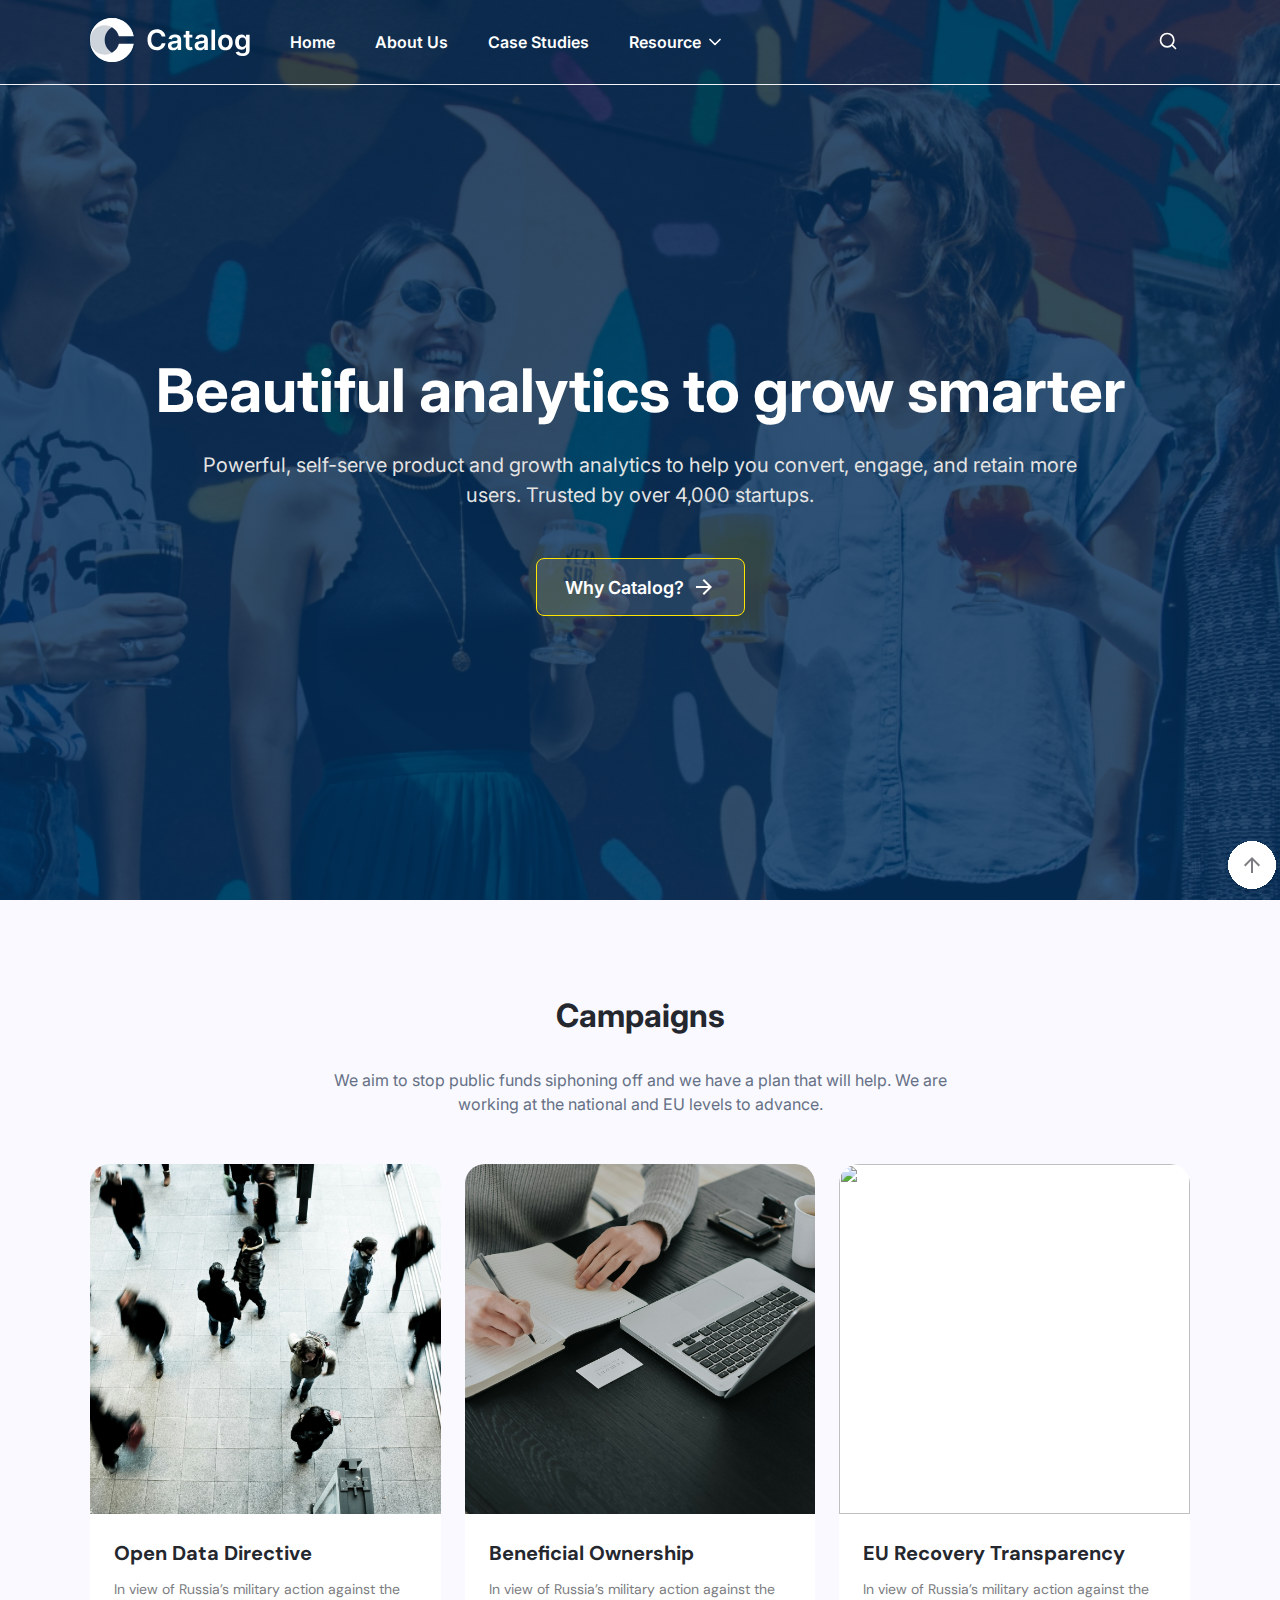
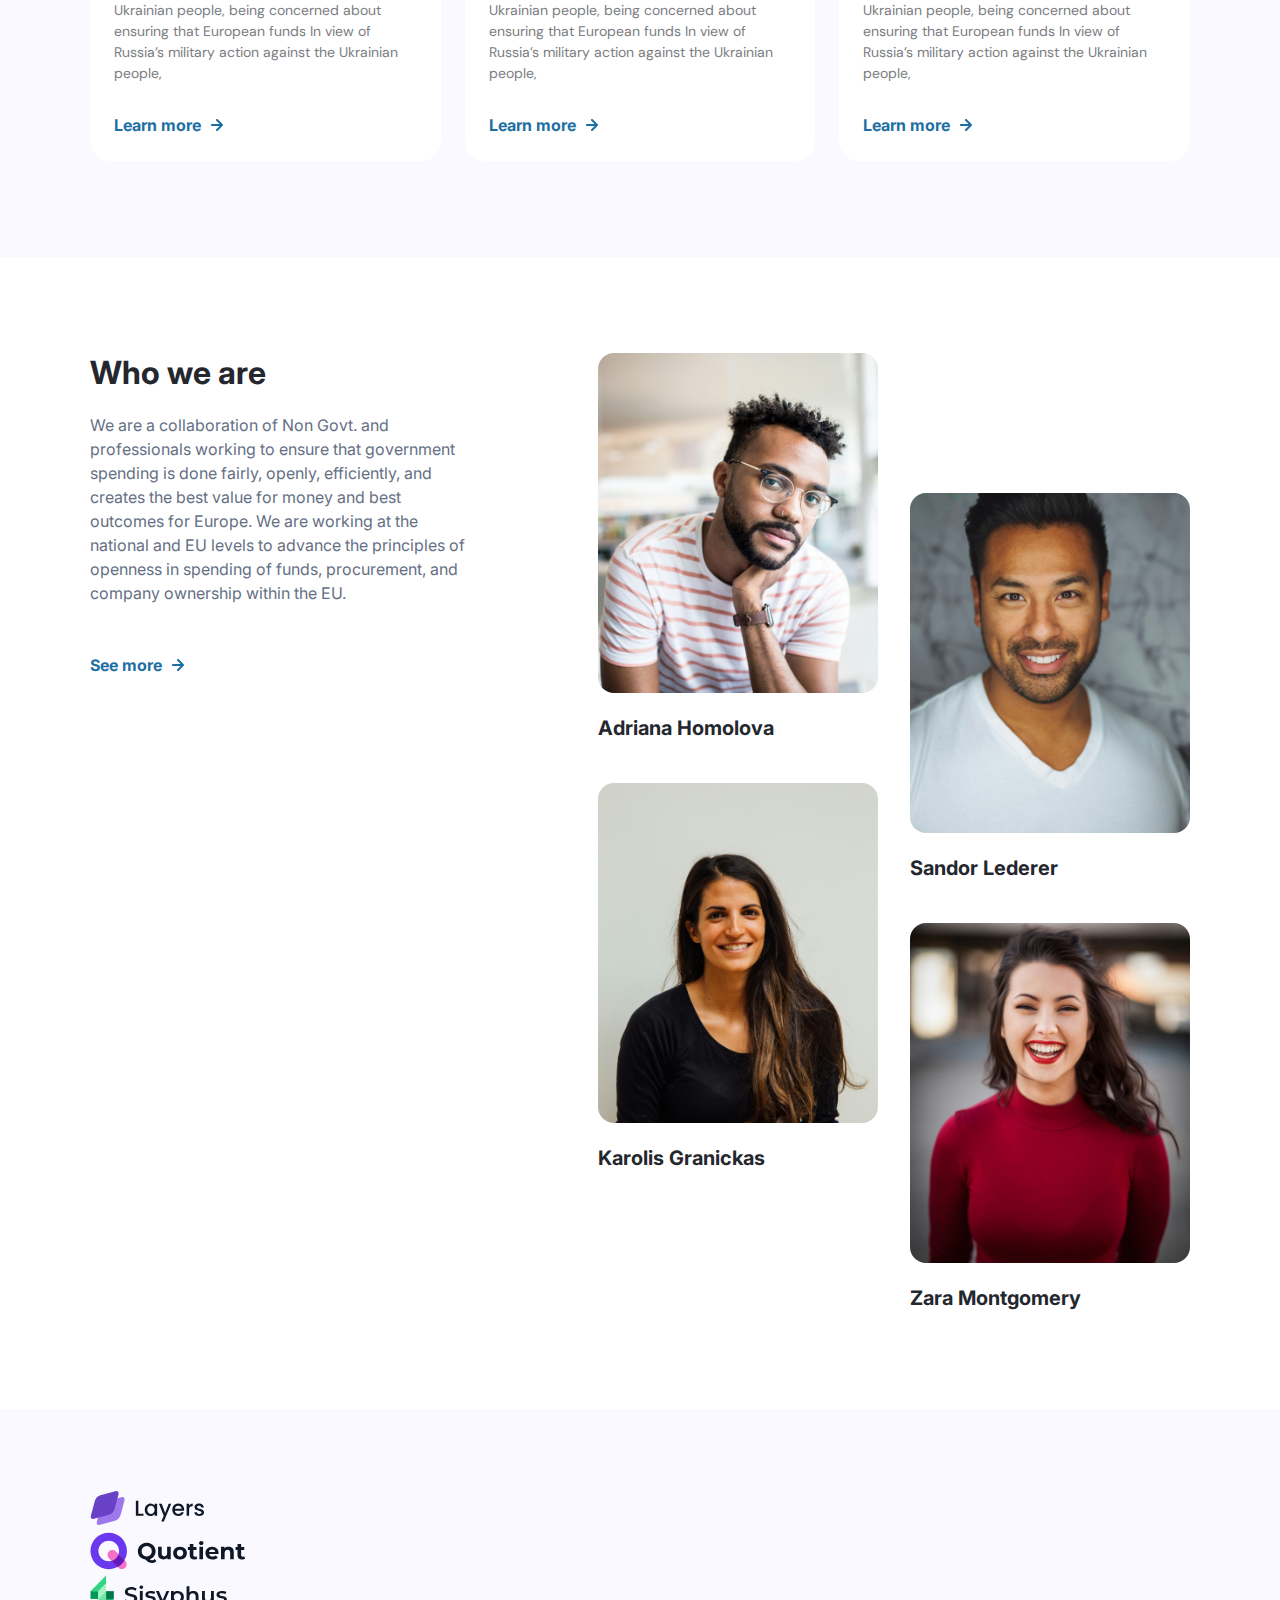
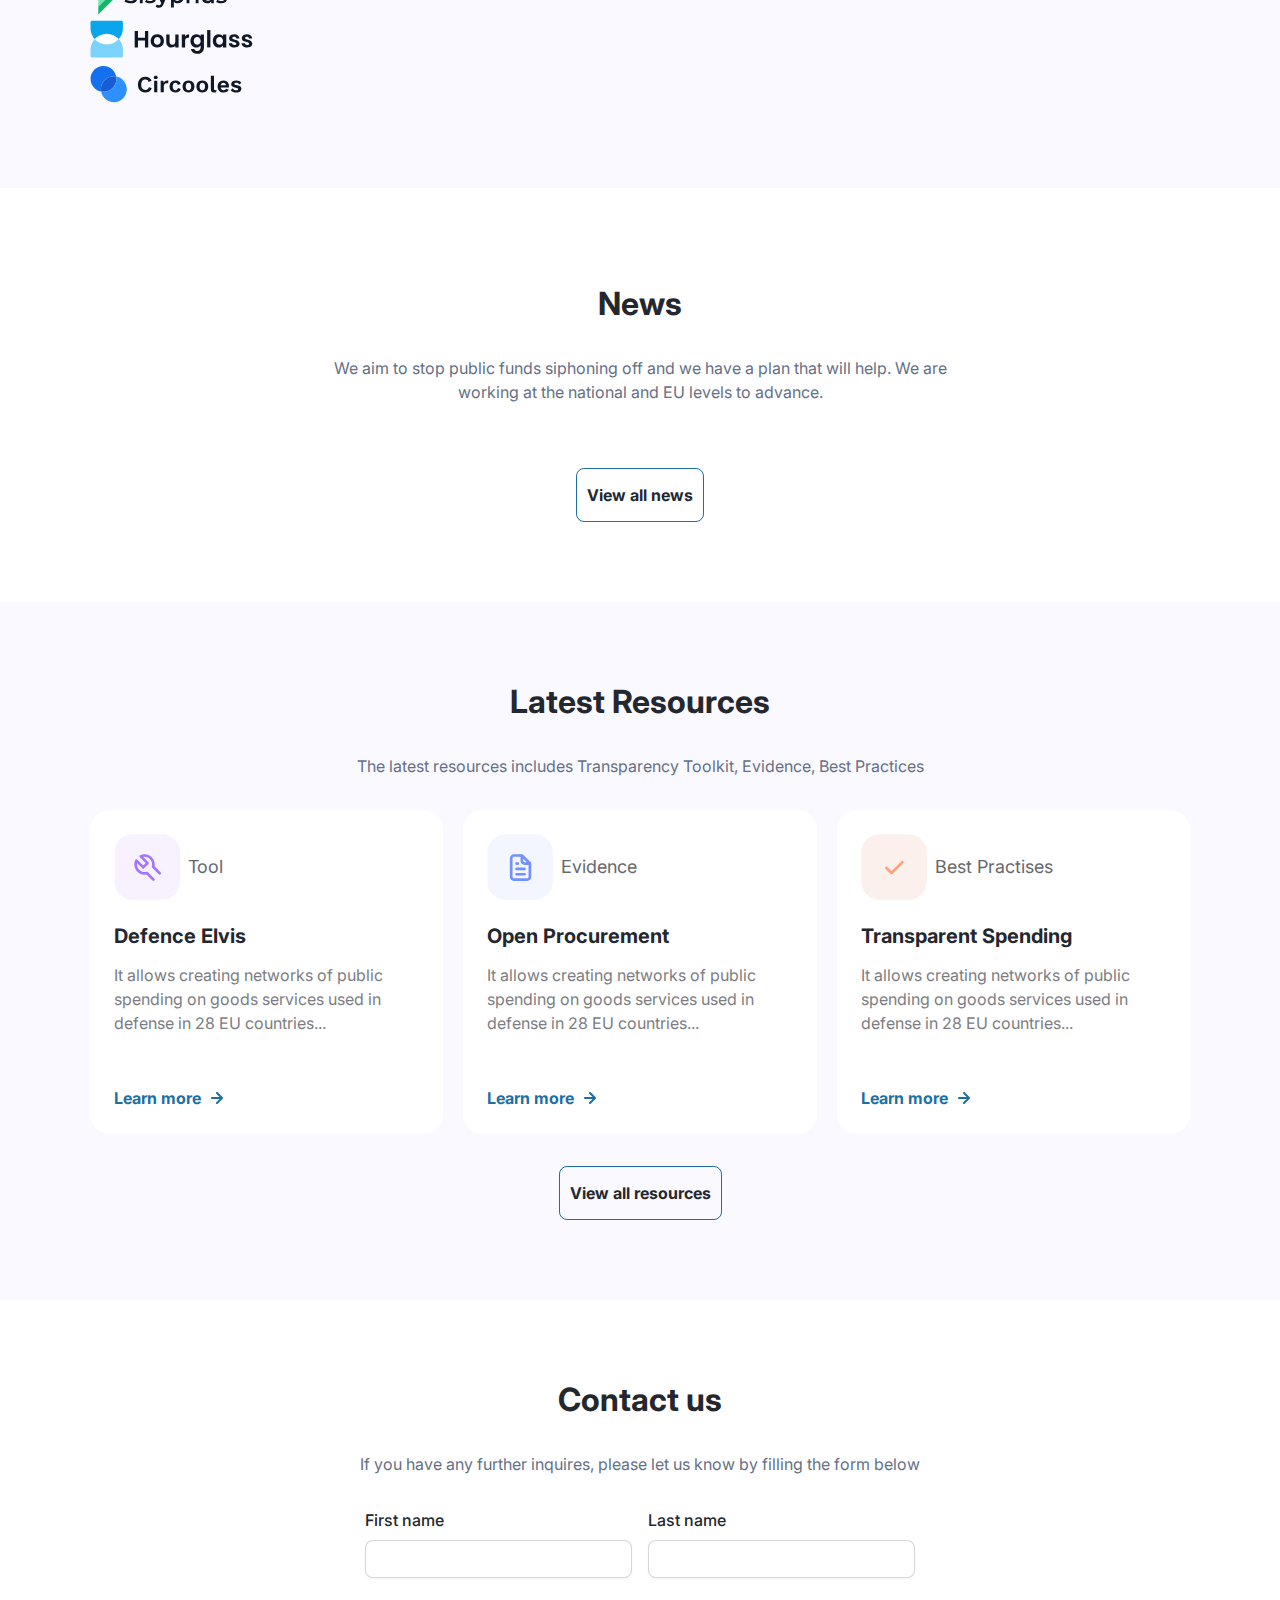
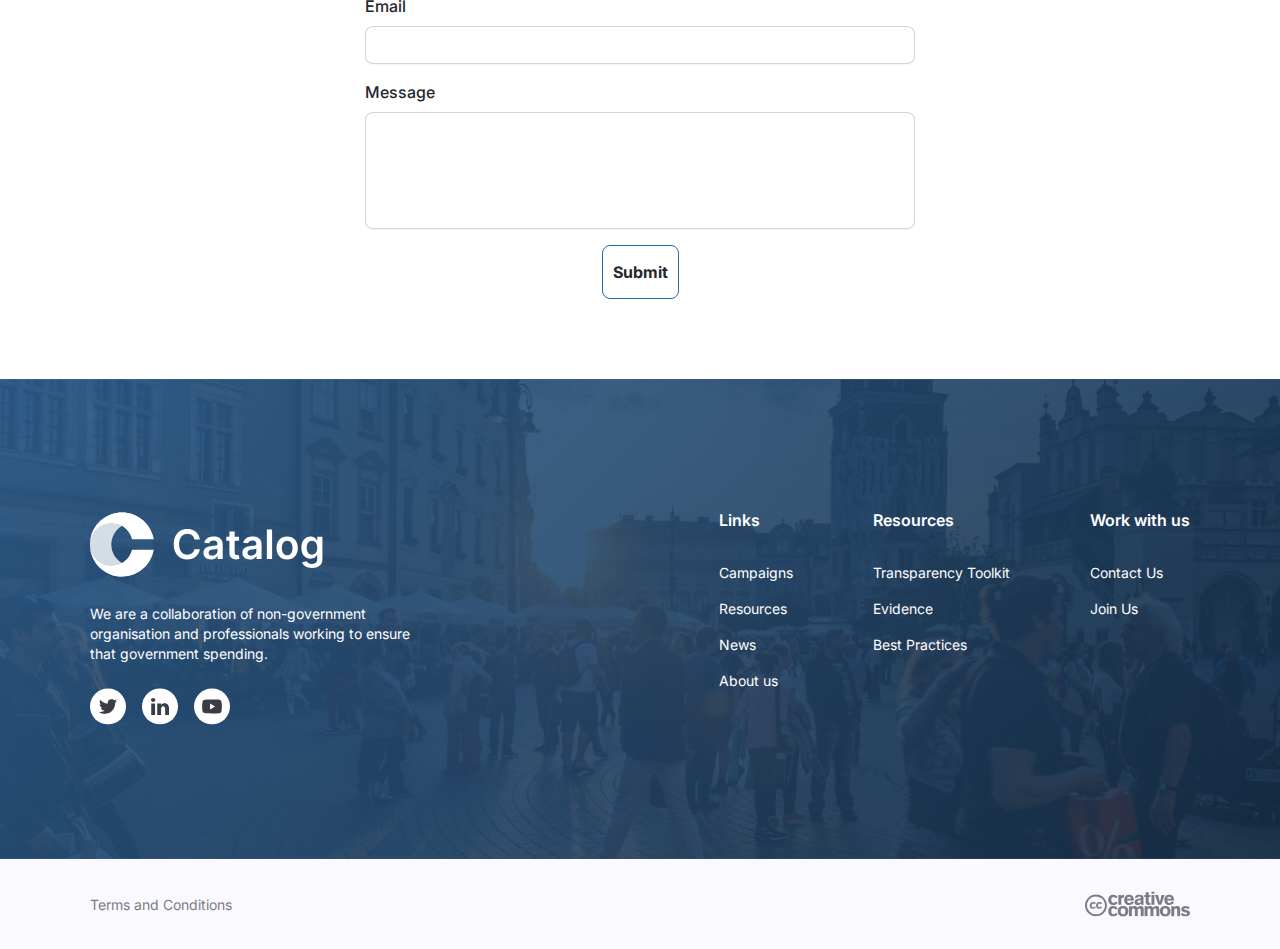
==== index.html @ e02a2d22 "moved index file to root" ====
<!DOCTYPE html>
<html lang="en">
  <head>
    <meta charset="UTF-8" />
    <meta name="viewport" content="width=device-width, initial-scale=1.0" />
    <title>Catalog</title>
    <link rel="shortcut icon" href="/public/assets/Logomark.svg" type="image/x-icon">
    <link rel="stylesheet" href="/public/styles/main.min.css" />
    <link
      rel="stylesheet"
      href="https://cdnjs.cloudflare.com/ajax/libs/slick-carousel/1.9.0/slick-theme.min.css"
      integrity="sha512-17EgCFERpgZKcm0j0fEq1YCJuyAWdz9KUtv1EjVuaOz8pDnh/0nZxmU6BBXwaaxqoi9PQXnRWqlcDB027hgv9A=="
      crossorigin="anonymous"
      referrerpolicy="no-referrer"
    />
    <link
      rel="stylesheet"
      href="https://cdnjs.cloudflare.com/ajax/libs/slick-carousel/1.9.0/slick.min.css"
      integrity="sha512-yHknP1/AwR+yx26cB1y0cjvQUMvEa2PFzt1c9LlS4pRQ5NOTZFWbhBig+X9G9eYW/8m0/4OXNx8pxJ6z57x0dw=="
      crossorigin="anonymous"
      referrerpolicy="no-referrer"
    />
  </head>
  <body>
    <!-- navBar -->
    <header>
      <nav class="container">
        <a href="#" class="s-logo">
          <img src="/public/assets/logo.svg" alt="logo" srcset="" />
        </a>
        <div class="leftNav">
          <a href="#" class="logo">
            <img src="/public/assets/logo.svg" alt="logo" srcset="" />
          </a>
          <ul class="links">
            <li><a href="#">Home</a></li>
            <li><a href="#">About Us</a></li>
            <li><a href="#">Case Studies</a></li>
            <li class="resource" onclick="showDropdown()">
              <a href="#">
                Resource
                <svg
                  class="arrow"
                  width="20"
                  height="20"
                  viewBox="0 0 20 20"
                  fill="none"
                  xmlns="http://www.w3.org/2000/svg"
                >
                  <path
                    d="M5 7.5L10 12.5L15 7.5"
                    stroke="white"
                    stroke-width="1.67"
                    stroke-linecap="round"
                    stroke-linejoin="round"
                  />
                </svg>
              </a>
              <ul class="dropdown">
                  <li>
                    <img src="/public/assets/book.svg" class="icon" alt="">
                    <div class="content">
                      <h4>Blog</h4>
                      <p>The latest industry news, updates and info.</p>
                    </div>
                  </li>
                  <li>
                    <img src="/public/assets/zap.svg" class="icon" alt="">
                    <div class="content">
                      <h4>Customer Stories</h4>
                      <p>Learn how our customers are making big changes.</p>
                    </div>
                  </li>
                  <li>
                    <img src="/public/assets/book.svg" class="icon" alt="">
                    <div class="content">
                      <h4>Video tutorials</h4>
                      <p>Get up and running on new features and techniques.</p>
                    </div>
                  </li>
              </ul>
            </li>
          </ul>
        </div>
        <div class="btn-wrapper">
          <button class="searchIcon" onclick="showSearch()">
            <svg
              width="44"
              height="44"
              viewBox="0 0 44 44"
              fill="none"
              xmlns="http://www.w3.org/2000/svg"
            >
              <g filter="url(#filter0_d_110_6240)">
                <path
                  d="M29.5 29.5L25.875 25.875M27.8333 21.1667C27.8333 24.8486 24.8486 27.8333 21.1667 27.8333C17.4848 27.8333 14.5 24.8486 14.5 21.1667C14.5 17.4848 17.4848 14.5 21.1667 14.5C24.8486 14.5 27.8333 17.4848 27.8333 21.1667Z"
                  stroke="white"
                  stroke-width="1.66667"
                  stroke-linecap="round"
                  stroke-linejoin="round"
                />
              </g>
              <defs>
                <filter
                  id="filter0_d_110_6240"
                  x="-2"
                  y="-1"
                  width="48"
                  height="48"
                  filterUnits="userSpaceOnUse"
                  color-interpolation-filters="sRGB"
                >
                  <feFlood flood-opacity="0" result="BackgroundImageFix" />
                  <feColorMatrix
                    in="SourceAlpha"
                    type="matrix"
                    values="0 0 0 0 0 0 0 0 0 0 0 0 0 0 0 0 0 0 127 0"
                    result="hardAlpha"
                  />
                  <feOffset dy="1" />
                  <feGaussianBlur stdDeviation="1" />
                  <feColorMatrix
                    type="matrix"
                    values="0 0 0 0 0.0627451 0 0 0 0 0.0941176 0 0 0 0 0.156863 0 0 0 0.05 0"
                  />
                  <feBlend
                    mode="normal"
                    in2="BackgroundImageFix"
                    result="effect1_dropShadow_110_6240"
                  />
                  <feBlend
                    mode="normal"
                    in="SourceGraphic"
                    in2="effect1_dropShadow_110_6240"
                    result="shape"
                  />
                </filter>
              </defs>
            </svg>
          </button>
          <button class="hamburger" onclick="showMenu()"><img src="/public/assets/menu-04.svg" alt=""></button>
        </div>
      </nav>
    </header>

    <div class="searchbar-wrapper">
      <div class="input-field">
        <svg width="24" height="24" viewBox="0 0 24 24" fill="none" xmlns="http://www.w3.org/2000/svg">
          <path d="M21 21L17.5001 17.5M20 11.5C20 16.1944 16.1944 20 11.5 20C6.80558 20 3 16.1944 3 11.5C3 6.80558 6.80558 3 11.5 3C16.1944 3 20 6.80558 20 11.5Z" stroke="#62696F" stroke-width="1.66667" stroke-linecap="round" stroke-linejoin="round"/>
        </svg>          
        <input type="text" placeholder="Search">
        <button class="close-btn" onclick="closeSearch()">
          <svg width="20" height="20" viewBox="0 0 20 20" fill="none" xmlns="http://www.w3.org/2000/svg">
            <rect width="20" height="20" rx="10" fill="#F5F5F5"/>
            <mask id="mask0_109_4211" style="mask-type:alpha" maskUnits="userSpaceOnUse" x="0" y="0" width="24" height="24">
            <rect width="24" height="24" fill="#585858"/>
            </mask>
            <g mask="url(#mask0_109_4211)">
            <path d="M5.33366 15.8334L4.16699 14.6667L8.83366 10.0001L4.16699 5.33341L5.33366 4.16675L10.0003 8.83342L14.667 4.16675L15.8337 5.33341L11.167 10.0001L15.8337 14.6667L14.667 15.8334L10.0003 11.1667L5.33366 15.8334Z" fill="#585858"/>
            </g>
            </svg>
        </button>
      </div>
    </div>

    <!-- Hero Section -->
    <section class="heroSection-Wrapper">
      <div class="container content">
        <div class="hero-heading">
          <h1>Beautiful analytics to grow smarter</h1>
          <p>
            Powerful, self-serve product and growth analytics to help you
            convert, engage, and retain more users. Trusted by over 4,000
            startups.
          </p>
        </div>
        <button class="cta">
          Why Catalog?
          <svg
            width="24"
            height="24"
            viewBox="0 0 24 24"
            fill="none"
            xmlns="http://www.w3.org/2000/svg"
          >
            <mask
              id="mask0_109_3220"
              style="mask-type: alpha"
              maskUnits="userSpaceOnUse"
              x="0"
              y="0"
              width="24"
              height="24"
            >
              <rect width="24" height="24" fill="#D9D9D9" />
            </mask>
            <g mask="url(#mask0_109_3220)">
              <path
                d="M12 20L10.575 18.6L16.175 13H4V11H16.175L10.575 5.4L12 4L20 12L12 20Z"
                fill="white"
              />
            </g>
          </svg>
        </button>
      </div>
    </section>

    <!-- Campaigns -->
    <section class="campaign-wrapper">
      <div class="container">
        <div class="heading">
          <h2>Campaigns</h2>
          <p>
            We aim to stop public funds siphoning off and we have a plan that
            will help. We are working at the national and EU levels to advance.
          </p>
        </div>
        <div class="campaign-cards">
          <div class="card">
            <div class="img-wrapper">
              <img src="/public/assets/walking.png" alt="" />
            </div>
            <div class="content">
              <h3>Open Data Directive</h3>
              <p>
                In view of Russia’s military action against the Ukrainian
                people, being concerned about ensuring that European funds In
                view of Russia’s military action against the Ukrainian people,
              </p>
              <a href="" class="secondary-btn">
                Learn more
                <img src="/public/assets/arrow.svg" alt="" srcset="" />
              </a>
            </div>
          </div>
          <div class="card">
            <div class="img-wrapper">
              <img src="/public/assets/working.png" alt="" />
            </div>
            <div class="content">
              <h3>Beneficial Ownership</h3>
              <p>
                In view of Russia’s military action against the Ukrainian
                people, being concerned about ensuring that European funds In
                view of Russia’s military action against the Ukrainian people,
              </p>
              <a href="" class="secondary-btn">
                Learn more
                <img src="/public/assets/arrow.svg" alt="" srcset="" />
              </a>
            </div>
          </div>
          <div class="card">
            <div class="img-wrapper">
              <img src="/public/assets/money.png" alt="" />
            </div>
            <div class="content">
              <h3>EU Recovery Transparency</h3>
              <p>
                In view of Russia’s military action against the Ukrainian
                people, being concerned about ensuring that European funds In
                view of Russia’s military action against the Ukrainian people,
              </p>
              <a href="" class="secondary-btn">
                Learn more
                <img src="/public/assets/arrow.svg" alt="" srcset="" />
              </a>
            </div>
          </div>
        </div>
      </div>
    </section>

    <!-- who we are -->
    <section class="aboutus-wrapper container">
      <div class="aboutus-heading">
        <h2>Who we are</h2>
        <p>
          We are a collaboration of Non Govt. and professionals working to
          ensure that government spending is done fairly, openly, efficiently,
          and creates the best value for money and best outcomes for Europe. We
          are working at the national and EU levels to advance the principles of
          openness in spending of funds, procurement, and company ownership
          within the EU.
        </p>
        <a href="" class="secondary-btn">
          See more
          <img src="/public/assets/arrow.svg" alt="" srcset="" />
        </a>
      </div>
      <div class="people">
        <div class="leftImg">
          <div class="card">
            <div class="img-wrapper">
              <img src="/public/assets/avatar2.png" alt="" />
            </div>
            <h3>Adriana Homolova</h3>
          </div>
          <div class="card">
            <div class="img-wrapper">
              <img src="/public/assets/avatar1.png" alt="" />
            </div>
            <h3>Karolis Granickas</h3>
          </div>
        </div>
        <div class="rightImg">
          <div class="card">
            <div class="img-wrapper">
              <img src="/public/assets/avatar3.png" alt="" />
            </div>
            <h3>Sandor Lederer</h3>
          </div>
          <div class="card">
            <div class="img-wrapper">
              <img src="/public/assets/avatar4.png" alt="" />
            </div>
            <h3>Zara Montgomery</h3>
          </div>
        </div>
      </div>
    </section>

    <!-- carousel -->
    <section class="carousel-wrapper">
      <div class="container carousel">
        <div>
          <img src="/public/assets/companyLogo1.svg" alt="" />
        </div>
        <div>
          <img src="/public/assets/companyLogo2.svg" alt="" />
        </div>
        <div>
          <img src="/public/assets/companyLogo3.svg" alt="" />
        </div>
        <div>
          <img src="/public/assets/companyLogo4.svg" alt="" />
        </div>
        <div>
          <img src="/public/assets/companyLogo5.svg" alt="" />
        </div>
      </div>
    </section>

    <!-- News -->
    <section class="container news-wrapper">
      <div class="heading">
        <h2>News</h2>
        <p>
          We aim to stop public funds siphoning off and we have a plan that will
          help. We are working at the national and EU levels to advance.
        </p>
      </div>
      <div class="news-cards"></div>
      <button class="viewmore-btn primary-btn">View all news</button>
    </section>

    <!-- latest Resources -->
    <section class="latest-resources-wrapper">
      <div class="container">
        <div class="heading">
          <h2>Latest Resources</h2>
          <p>
            The latest resources includes Transparency Toolkit, Evidence, Best
            Practices
          </p>
        </div>
        <div class="cards-wrapper">
          <div class="card">
            <div class="image-placeholder">
              <img src="/public/assets/tool.svg" alt="" />
              <p>Tool</p>
            </div>
            <h3>Defence Elvis</h3>
            <p>
              It allows creating networks of public spending on goods services
              used in defense in 28 EU countries...
            </p>
            <a href="" class="secondary-btn">
              Learn more
              <img src="/public/assets/arrow.svg" alt="" srcset="" />
            </a>
          </div>
          <div class="card">
            <div class="image-placeholder">
              <img src="/public/assets/evidence.svg" alt="" />
              <p>Evidence</p>
            </div>
            <h3>Open Procurement</h3>
            <p>
              It allows creating networks of public spending on goods services
              used in defense in 28 EU countries...
            </p>
            <a href="" class="secondary-btn">
              Learn more
              <img src="/public/assets/arrow.svg" alt="" srcset="" />
            </a>
          </div>
          <div class="card">
            <div class="image-placeholder">
              <img src="/public/assets/bestPractices.svg" alt="" />
              <p>Best Practises</p>
            </div>
            <h3>Transparent Spending</h3>
            <p>
              It allows creating networks of public spending on goods services
              used in defense in 28 EU countries...
            </p>
            <a href="" class="secondary-btn">
              Learn more
              <img src="/public/assets/arrow.svg" alt="" srcset="" />
            </a>
          </div>
        </div>
        <button class="viewmore-btn primary-btn">View all resources</button>
      </div>
    </section>

    <!-- contact -->
     <section class="container contactUs-wrapper">
        <div class="heading">
            <h2>Contact us</h2>
            <p>If you have any further inquires, please let us know by filling the form below</p>
        </div>
        <form action="">
            <div class="name-wrapper">
                <div class="field">
                    <label for="fname">First name</label>
                    <input type="text" name="fname" id="fname">
                </div>
                <div class="field">
                    <label for="lname">Last name</label>
                    <input type="text" name="lname" id="lname">
                </div>
            </div>
            <div class="field">
                <label for="email">Email</label>
                <input type="email" name="email" id="email">
            </div>
            <div class="field">
                <label for="message">Message</label>
                <textarea name="email" id="email"></textarea>
            </div>
            <button type="submit" class="submit-btn primary-btn">Submit</button>
        </form>
     </section>

     <!-- footer -->
      <footer class="footer">
        <div class="footer-top">
          <div class="content">
            <div class="companyDetails">
              <img src="/public/assets/logo.svg" class="logo" alt="" srcset="">
              <p>We are a collaboration of non-government organisation and professionals working to ensure that government spending.</p>
              <div class="socialMedia">
                <a href=""><img src="/public/assets/socialmedia1.svg" alt="" srcset=""></a>
                <a href=""><img src="/public/assets/socialmedia2.svg" alt="" srcset=""></a>
                <a href=""><img src="/public/assets/socialmedia3.svg" alt="" srcset=""></a>
              </div>
            </div>
            <div class="links-wrapper">
              <div class="links">
                <h4>Links</h4>
                <ul class="items">
                  <li><a href="">Campaigns</a></li>
                  <li><a href="">Resources</a></li>
                  <li><a href="">News</a></li>
                  <li><a href="">About us</a></li>
                </ul>
              </div>
              <div class="links">
                <h4>Resources</h4>
                <ul class="items">
                  <li><a href="">Transparency Toolkit</a></li>
                  <li><a href="">Evidence</a></li>
                  <li><a href="">Best Practices</a></li>
                </ul>
              </div>
              <div class="links">
                <h4>Work with us</h4>
                <ul class="items">
                  <li><a href="">Contact Us</a></li>
                  <li><a href="">Join Us</a></li>
                </ul>
              </div>
            </div>
          </div>
        </div>
        <div class="copyright-section">
          <div class="container copyright">
            <a href="">Terms and Conditions</a>
            <svg width="105" height="26" viewBox="0 0 105 26" fill="none" xmlns="http://www.w3.org/2000/svg">
              <g clip-path="url(#clip0_109_3520)">
              <path fill-rule="evenodd" clip-rule="evenodd" d="M32.6672 17.5016C31.7109 15.7744 30.0824 15.0835 28.1871 15.0835C25.4325 15.0835 23.2393 17.0284 23.2393 20.317C23.2393 23.6609 25.3182 25.5471 28.2807 25.5471C29.1899 25.5461 30.0821 25.3012 30.8636 24.8381C31.6452 24.3749 32.2873 23.7106 32.7227 22.9148L30.6437 21.8508C30.1725 22.9701 29.4622 23.3051 28.5648 23.3051C27.0091 23.3051 26.2988 22.0166 26.2988 20.317C26.2988 18.6174 26.8982 17.3289 28.5648 17.3289C28.9753 17.3524 29.3704 17.4932 29.7028 17.7346C30.0352 17.9759 30.2909 18.3076 30.4393 18.69L32.6672 17.5016Z" fill="#7C7D82"/>
              <path fill-rule="evenodd" clip-rule="evenodd" d="M38.0274 17.3152C39.694 17.3152 40.4078 18.6037 40.4078 20.1928C40.4078 22.0029 39.694 23.3018 38.0274 23.3018C36.3608 23.3018 35.647 22.0133 35.647 20.3137C35.647 18.6141 36.3573 17.3152 38.0274 17.3152ZM38.0274 15.0698C34.909 15.0698 32.7227 16.9594 32.7227 20.3033C32.7227 23.6473 34.9159 25.5334 38.0274 25.5334C41.1389 25.5334 43.3287 23.6473 43.3287 20.3033C43.3287 16.9594 41.1389 15.0698 38.0274 15.0698Z" fill="#7C7D82"/>
              <path fill-rule="evenodd" clip-rule="evenodd" d="M43.9277 25.2741H46.8521V19.0872C46.8521 18.1925 47.2263 17.4256 48.4078 17.4256C49.5339 17.4256 49.8319 18.0785 49.8319 19.0526V25.2707H52.7563V19.1632C52.7563 18.1545 53.2621 17.4359 54.2358 17.4359C55.3411 17.4359 55.7361 18.0716 55.7361 19.4741V25.2741H58.6604V17.6743C58.6604 15.3944 56.5607 15.0558 55.5871 15.0558C54.9896 15.0415 54.3957 15.1522 53.8436 15.3806C53.2916 15.6091 52.7937 15.9503 52.3821 16.3823C52.0876 15.9586 51.6914 15.6152 51.2296 15.3835C50.7678 15.1518 50.2551 15.0391 49.7384 15.0558C48.8375 15.0558 47.6005 15.3184 46.8521 16.1958V15.3322H43.9277V25.2741Z" fill="#7C7D82"/>
              <path fill-rule="evenodd" clip-rule="evenodd" d="M59.5967 25.2742H62.5176V19.0872C62.5176 18.1925 62.8953 17.4256 64.0733 17.4256C65.2514 17.4256 65.487 18.0785 65.487 19.0527V25.2707H68.4114V19.1632C68.4114 18.1545 68.9172 17.436 69.8943 17.436C70.9996 17.436 71.3912 18.0716 71.3912 19.4741V25.2742H74.3155V17.6744C74.3155 15.3944 72.2158 15.0559 71.2422 15.0559C70.6447 15.0418 70.0508 15.1525 69.4989 15.381C68.9469 15.6094 68.449 15.9506 68.0371 16.3824C67.743 15.9585 67.3468 15.6149 66.8849 15.3831C66.423 15.1514 65.9102 15.0389 65.3934 15.0559C64.496 15.0559 63.2591 15.3184 62.5072 16.1959V15.3322H59.5967V25.2742Z" fill="#7C7D82"/>
              <path fill-rule="evenodd" clip-rule="evenodd" d="M80.2261 17.3152C81.8962 17.3152 82.6065 18.6037 82.6065 20.1928C82.6065 22.0029 81.9135 23.3018 80.2261 23.3018C78.5387 23.3018 77.8457 22.0133 77.8457 20.3137C77.8457 18.6141 78.5595 17.3152 80.2261 17.3152ZM80.2261 15.0698C77.1077 15.0698 74.9248 16.9594 74.9248 20.3033C74.9248 23.6473 77.1146 25.5334 80.2261 25.5334C83.3376 25.5334 85.5308 23.6473 85.5308 20.3033C85.5308 16.9594 83.3376 15.0698 80.2261 15.0698Z" fill="#7C7D82"/>
              <path fill-rule="evenodd" clip-rule="evenodd" d="M86.3174 25.2743H89.2418V19.0874C89.2418 18.1927 89.616 17.4258 90.7975 17.4258C91.9201 17.4258 92.2216 18.0787 92.2216 19.0528V25.2709H95.1459V17.9301C95.1459 16.4343 94.4876 15.0698 92.128 15.0698C91.2271 15.0698 89.9902 15.3324 89.2418 16.2098V15.3324H86.3174V25.2743Z" fill="#7C7D82"/>
              <path fill-rule="evenodd" clip-rule="evenodd" d="M104.906 16.5103C103.613 15.6071 102.081 15.1058 100.502 15.0698C98.479 15.0698 96.2857 16.044 96.2857 18.5485C96.2857 22.0789 102.176 20.8457 102.176 22.3968C102.176 23.2915 101.071 23.4055 100.582 23.4055C99.2517 23.4055 98.3335 22.8631 97.4361 22.0029L95.6309 23.5747C97.093 24.9185 98.33 25.5334 100.502 25.5334C102.675 25.5334 105.007 24.6007 105.007 21.9857C105.007 18.2652 99.1165 19.6677 99.1165 17.9681C99.1165 17.4638 99.6397 17.2012 100.371 17.2012C101.289 17.2012 102.543 17.5743 103.125 18.2652L104.906 16.5103Z" fill="#7C7D82"/>
              <path fill-rule="evenodd" clip-rule="evenodd" d="M32.6672 6.06022C31.7109 4.33298 30.0824 3.64209 28.1871 3.64209C25.4325 3.64209 23.2393 5.57659 23.2393 8.86525C23.2393 12.2126 25.3182 14.0988 28.2807 14.0988C29.1902 14.0971 30.0824 13.8515 30.864 13.3878C31.6455 12.9241 32.2875 12.2592 32.7227 11.463L30.6437 10.399C30.1725 11.5217 29.4622 11.8568 28.5648 11.8568C27.0091 11.8568 26.2988 10.5683 26.2988 8.86525C26.2988 7.16219 26.8982 5.87713 28.5648 5.87713C28.9779 5.90187 29.3748 6.0456 29.7076 6.29087C30.0403 6.53615 30.2945 6.87243 30.4393 7.25892L32.6672 6.06022Z" fill="#7C7D82"/>
              <path fill-rule="evenodd" clip-rule="evenodd" d="M33.3809 13.8364H36.3052V8.08123C36.3052 6.97925 36.9982 6.68217 38.7306 6.4749L39.0494 6.4369V3.85986C38.0486 3.90119 37.0882 4.2648 36.3122 4.8962V3.89786H33.3809V13.8364Z" fill="#7C7D82"/>
              <path fill-rule="evenodd" clip-rule="evenodd" d="M48.9899 9.46287C48.9691 6.40567 47.7322 3.64209 44.0975 3.64209C41.0623 3.64209 39.2051 5.6595 39.2051 9.16924C39.2051 11.9708 41.0034 14.1022 44.0975 14.1022C46.3289 14.1022 47.9089 13.2248 48.9483 11.3386L46.7377 10.2056C45.8958 11.4008 45.3899 11.9605 44.3123 11.9605C43.3768 11.9605 42.1572 11.3628 42.1398 9.45596L48.9899 9.46287ZM42.0913 7.67C42.1185 7.16089 42.3387 6.68109 42.7073 6.3277C43.0759 5.97432 43.5654 5.77375 44.0767 5.76659C44.3363 5.74987 44.5966 5.78691 44.8411 5.87537C45.0856 5.96383 45.3092 6.1018 45.4976 6.28059C45.686 6.45938 45.8353 6.67512 45.936 6.91424C46.0368 7.15336 46.0868 7.41068 46.0829 7.67H42.0913Z" fill="#7C7D82"/>
              <path fill-rule="evenodd" clip-rule="evenodd" d="M55.6948 9.68741C55.6948 11.2039 54.832 11.9674 53.6886 11.9674C52.9956 11.9674 52.3234 11.6219 52.3234 10.8481C52.3234 10.0743 52.9956 9.76341 53.7267 9.5596L55.6948 8.99652V9.68741ZM58.5083 6.51275C58.4875 4.2708 56.7828 3.64209 54.0524 3.64209C52.7011 3.64209 50.0401 3.90463 49.9465 6.75111H52.7566C52.909 5.76313 53.356 5.4246 54.295 5.4246C55.0815 5.4246 55.6809 5.74241 55.6809 6.48857V7.31074L54.6137 7.46273C51.426 7.91181 49.4961 8.75125 49.4961 11.1417C49.4961 13.0486 50.9202 14.0953 52.8328 14.0953C53.8722 14.0953 55.3448 13.591 55.8299 12.8068H55.868C55.8857 13.1588 55.9485 13.5071 56.0551 13.8431H58.7543C58.5441 13.1733 58.4561 12.4713 58.4944 11.7705L58.5083 6.51275Z" fill="#7C7D82"/>
              <path fill-rule="evenodd" clip-rule="evenodd" d="M65.3826 4.08442H63.6502V1.22412H60.7258V4.10169H59.3018V5.89456H60.7258V11.1108C60.7258 12.5479 61.0723 14.0989 63.574 14.0989C64.2115 14.0989 65.0743 14.0229 65.4485 13.9849V11.6877C65.1563 11.7221 64.8625 11.7405 64.5684 11.743C64.0417 11.743 63.6502 11.5392 63.6502 10.755V5.87729H65.3826V4.08442Z" fill="#7C7D82"/>
              <path fill-rule="evenodd" clip-rule="evenodd" d="M66.4844 3.89786V13.8364H69.4053V3.89786H66.4844ZM69.4053 2.77515V0.533203H66.4844V2.77515H69.4053Z" fill="#7C7D82"/>
              <path fill-rule="evenodd" clip-rule="evenodd" d="M73.3416 13.8365H76.2833L79.6962 3.89795H76.5847L74.8592 10.9209H74.8211L73.0991 3.89795H69.9668L73.3416 13.8365Z" fill="#7C7D82"/>
              <path fill-rule="evenodd" clip-rule="evenodd" d="M89.1375 9.46287C89.1167 6.40567 87.8797 3.64209 84.2451 3.64209C81.2098 3.64209 79.3457 5.65259 79.3457 9.16924C79.3457 11.9708 81.144 14.1022 84.2381 14.1022C86.4695 14.1022 88.0495 13.2248 89.0716 11.3386L86.8888 10.2056C86.0433 11.4008 85.5375 11.9605 84.4633 11.9605C83.5278 11.9605 82.3082 11.3628 82.2909 9.45596L89.1375 9.46287ZM82.2389 7.67C82.2661 7.16089 82.4862 6.68109 82.8548 6.3277C83.2235 5.97432 83.7129 5.77375 84.2243 5.76659C84.4825 5.75234 84.7408 5.79122 84.9833 5.88079C85.2258 5.97036 85.4472 6.10872 85.6337 6.28725C85.8203 6.46578 85.968 6.68067 86.0676 6.91855C86.1673 7.15644 86.2168 7.41222 86.2131 7.67H82.2389Z" fill="#7C7D82"/>
              <path fill-rule="evenodd" clip-rule="evenodd" d="M10.9492 3.46968C9.51669 3.45073 8.09536 3.72274 6.77174 4.26912C5.44812 4.81551 4.24994 5.62483 3.25017 6.64779C1.178 8.70646 0.00921551 11.5004 0.000101438 14.4169C-0.00613709 15.8506 0.27544 17.2711 0.828251 18.5947C1.38106 19.9183 2.19393 21.1182 3.21898 22.1238C4.22812 23.147 5.43116 23.9601 6.7582 24.5158C8.08525 25.0714 9.50982 25.3586 10.9492 25.3607C13.897 25.3503 16.7204 24.1751 18.8006 22.0927C19.8136 21.0898 20.6122 19.8925 21.1482 18.5732C21.6842 17.2539 21.9464 15.84 21.919 14.4169C21.9319 12.9766 21.6571 11.5481 21.1105 10.2148C20.5639 8.88146 19.7565 7.66998 18.7354 6.651C17.7144 5.63201 16.5 4.82592 15.1632 4.27972C13.8263 3.73352 12.3938 3.45815 10.9492 3.46968ZM10.9803 5.44909C12.1624 5.44493 13.3336 5.67474 14.4259 6.12519C15.5183 6.57565 16.5101 7.23779 17.3439 8.07323C18.1776 8.90867 18.8368 9.90081 19.2831 10.9921C19.7295 12.0834 19.9541 13.2522 19.944 14.4307C19.9678 15.5937 19.7532 16.7493 19.3136 17.8268C18.8739 18.9043 18.2183 19.881 17.3869 20.6971C15.6884 22.395 13.3856 23.3548 10.9803 23.3674C9.80443 23.3678 8.64024 23.1346 7.55573 22.6815C6.47122 22.2283 5.48812 21.5643 4.66384 20.7282C3.82178 19.9044 3.15159 18.9227 2.69191 17.8395C2.23222 16.7563 1.99213 15.593 1.98548 14.4169C2.00091 12.0276 2.96375 9.74132 4.66384 8.05721C5.48266 7.21601 6.46541 6.5507 7.55167 6.10217C8.63793 5.65365 9.80473 5.4314 10.9803 5.44909Z" fill="#7C7D82"/>
              <path fill-rule="evenodd" clip-rule="evenodd" d="M10.8377 12.5962C10.2175 11.4701 9.16074 11.021 7.9307 11.021C6.14282 11.021 4.71875 12.2819 4.71875 14.4167C4.71875 16.5516 6.05966 17.8056 7.99307 17.8056C8.58321 17.8044 9.16217 17.645 9.66933 17.3442C10.1765 17.0433 10.5932 16.6121 10.8759 16.0956L9.51069 15.4047C9.426 15.6909 9.24676 15.9401 9.00208 16.112C8.7574 16.2838 8.46165 16.3681 8.16285 16.3512C7.1511 16.3512 6.69027 15.5153 6.69027 14.4133C6.69027 13.3113 7.07834 12.4719 8.16285 12.4719C8.42947 12.4868 8.6861 12.5782 8.90185 12.7351C9.11761 12.892 9.28331 13.1077 9.37903 13.3562L10.8377 12.5962Z" fill="#7C7D82"/>
              <path fill-rule="evenodd" clip-rule="evenodd" d="M17.1717 12.5962C16.5515 11.4701 15.4947 11.021 14.2647 11.021C12.4733 11.021 11.0527 12.2784 11.0527 14.4167C11.0527 16.5551 12.3936 17.8056 14.3271 17.8056C14.9172 17.8044 15.4961 17.645 16.0033 17.3442C16.5105 17.0433 16.9272 16.6121 17.2098 16.0956L15.8481 15.4047C15.7622 15.6909 15.5822 15.9398 15.3371 16.1115C15.0919 16.2832 14.796 16.3677 14.4968 16.3512C13.4886 16.3512 13.0243 15.5153 13.0243 14.4133C13.0243 13.3113 13.4123 12.4719 14.4968 12.4719C14.7635 12.4868 15.0201 12.5782 15.2358 12.7351C15.4516 12.892 15.6173 13.1077 15.713 13.3562L17.1717 12.5962Z" fill="#7C7D82"/>
              </g>
              <defs>
              <clipPath id="clip0_109_3520">
              <rect width="105" height="25" fill="white" transform="translate(0 0.533203)"/>
              </clipPath>
              </defs>
              </svg>              
          </div>
        </div>
      </footer>
      
      <!-- scroll to top -->
      <button class="scroll" onclick="topFunction()"><img src="/public/assets/Scroll to top.svg" alt=""></button>

    <script src="https://ajax.googleapis.com/ajax/libs/jquery/3.7.1/jquery.min.js"></script>
    <script
      src="https://cdnjs.cloudflare.com/ajax/libs/slick-carousel/1.9.0/slick.min.js"
      integrity="sha512-HGOnQO9+SP1V92SrtZfjqxxtLmVzqZpjFFekvzZVWoiASSQgSr4cw9Kqd2+l8Llp4Gm0G8GIFJ4ddwZilcdb8A=="
      crossorigin="anonymous"
      referrerpolicy="no-referrer"
    ></script>
    <script src="/public/js/index.js"></script>
  </body>
</html>
---- public/styles/main.min.css ----
@import"https://fonts.googleapis.com/css2?family=Inter:wght@100..900&display=swap";@import"https://fonts.googleapis.com/css2?family=DM+Sans:ital,opsz,wght@0,9..40,100..1000;1,9..40,100..1000&display=swap";*{margin:0;padding:0;box-sizing:border-box;scroll-behavior:smooth;font-family:"Inter",sans-serif}.container{max-width:min(100% - 32px,1100px);margin:0 auto}a{text-decoration:none}h2{font-size:32px;line-height:40px;color:#24272e}@media(max-width: 768px){h2{font-size:28px;line-height:36px}}h3{font-size:20px;line-height:30px;color:#24272e}p{color:#667085;line-height:24px}.secondary-btn{display:flex;align-items:center;gap:4px;color:#1d6fa3;font-size:16px;font-weight:700;cursor:pointer}.secondary-btn img{transition:all .4s ease-in-out}.secondary-btn:hover img{transform:rotate(-45deg)}.primary-btn{font-size:16px;font-weight:700;padding:16px 10px;border:1px solid #1d6fa3;color:#24272e;background-color:rgba(0,0,0,0);border-radius:8px;cursor:pointer}.heading{margin:0 auto;width:60%;text-align:center}@media(max-width: 768px){.heading{width:90%}}.heading p{margin-top:32px}@media(max-width: 768px){.heading p{margin-top:24px}}header{position:absolute;top:0;right:0;left:0;padding:16px 0;border-bottom:1px solid #f2f4f7;z-index:1}header nav{display:flex;align-items:center;justify-content:space-between}header nav .s-logo{display:none}@media(max-width: 768px){header nav .s-logo{display:block}}header nav .leftNav{display:flex;align-items:center;gap:40px}@media(max-width: 768px){header nav .leftNav{position:absolute;top:0;left:0;height:100vh;width:320px;flex-direction:column;align-items:start;background-color:#fff;padding:24px;gap:24px;z-index:100;transform:translateX(-100%);transition:all .4s ease-in-out}}@media(max-width: 768px){header nav .leftNav.show-menu{transform:translateX(0%)}}@media(max-width: 768px){header nav .leftNav .logo img{content:url("/public/assets/color-logo.svg")}}header nav .leftNav .links{list-style:none;display:flex;align-items:center;gap:40px}@media(max-width: 768px){header nav .leftNav .links{flex-direction:column;align-items:start;gap:24px;width:100%;gap:0}}@media(max-width: 768px){header nav .leftNav .links li{width:100%;border-bottom:1px solid #ddd;padding:20px 0}}header nav .leftNav .links a{color:#fff;display:flex;align-items:center;gap:4px;font-weight:600}@media(max-width: 768px){header nav .leftNav .links a{color:#667085;font-weight:400}}header nav .leftNav .links .resource{position:relative}header nav .leftNav .links .resource:hover .dropdown{display:flex}header nav .leftNav .links .resource:hover .arrow{transition:scale 1 ease-in-out;scale:-1}@media(max-width: 768px){header nav .leftNav .links .resource .arrow{fill:#667085}}header nav .leftNav .links .resource a{padding:10px 0}@media(max-width: 768px){header nav .leftNav .links .resource a{padding:0;justify-content:space-between}}header nav .leftNav .links .resource .dropdown{position:absolute;top:40px;background-color:#fff;border-radius:8px;padding:24px 20px;list-style:none;display:none;flex-direction:column;gap:8px;width:400px;z-index:4}@media(max-width: 768px){header nav .leftNav .links .resource .dropdown{position:static;background:none;padding:0;width:auto;gap:8px;margin-top:12px;height:0px;overflow:hidden}}@media(max-width: 768px){header nav .leftNav .links .resource .dropdown.show{height:auto}}header nav .leftNav .links .resource .dropdown li{padding:12px;display:flex;align-items:start;gap:16px}@media(max-width: 768px){header nav .leftNav .links .resource .dropdown li{padding:0;border:none;align-items:center;gap:8px}}@media(max-width: 768px){header nav .leftNav .links .resource .dropdown li img{height:16px}}header nav .leftNav .links .resource .dropdown li .content h4{color:#101828;line-height:24px}@media(max-width: 768px){header nav .leftNav .links .resource .dropdown li .content h4{color:#667085;padding:0;font-size:14px;font-weight:400}}header nav .leftNav .links .resource .dropdown li .content p{color:#667085;font-size:14px;margin-top:4px}@media(max-width: 768px){header nav .leftNav .links .resource .dropdown li .content p{padding:0;font-size:16px;font-weight:400;display:none}}header nav .btn-wrapper{display:flex;align-items:center;gap:14px}header nav .btn-wrapper .searchIcon{background:none;border:none;cursor:pointer}header nav .btn-wrapper .hamburger{background:none;border:none;display:none}@media(max-width: 768px){header nav .btn-wrapper .hamburger{display:block}}.searchbar-wrapper{position:absolute;height:100vh;width:100%;z-index:100;display:none;justify-items:center}.searchbar-wrapper.show{display:grid}.searchbar-wrapper::after{position:absolute;content:"";background:rgba(0,0,0,.6);inset:0;z-index:-1}.searchbar-wrapper .input-field{position:relative;width:50%;display:flex;align-items:center;border-radius:8px;background-color:#fff;padding:0 16px;gap:8px;height:fit-content;margin-top:130px}@media(max-width: 768px){.searchbar-wrapper .input-field{width:75%}}.searchbar-wrapper .input-field input{width:100%;padding:16px 0;border:none;border-radius:inherit;font-family:"Inter",sans-serif}.searchbar-wrapper .input-field input::placeholder{font-size:16px;color:#62696f}.searchbar-wrapper .input-field input:focus-visible{outline:none}.searchbar-wrapper .input-field .close-btn{position:absolute;right:-24px;top:-15px;background:none;border:none;cursor:pointer}.heroSection-Wrapper{background:url("/public/assets/hero-img.png");background-repeat:no-repeat;background-position:center center;background-size:cover;height:100vh;position:relative}.heroSection-Wrapper::before{position:absolute;content:"";background:linear-gradient(to bottom, rgba(0, 41, 83, 0.8), rgba(0, 45, 91, 0.8));inset:0}.heroSection-Wrapper .content{position:absolute;top:50%;left:50%;transform:translate(-50%, -50%);width:100%;margin-top:35px}.heroSection-Wrapper .content .hero-heading{display:flex;flex-direction:column;align-items:center}.heroSection-Wrapper .content .hero-heading h1{font-size:60px;line-height:72px;color:#fff;margin-bottom:24px;text-align:center}@media(max-width: 1080px){.heroSection-Wrapper .content .hero-heading h1{font-size:48px;line-height:60px}}@media(max-width: 768px){.heroSection-Wrapper .content .hero-heading h1{font-size:32px;line-height:45px}}.heroSection-Wrapper .content .hero-heading p{font-size:20px;line-height:30px;color:#e3e3e3;text-align:center;width:80%;margin-bottom:48px}@media(max-width: 1080px){.heroSection-Wrapper .content .hero-heading p{font-size:16px;line-height:24px}}@media(max-width: 768px){.heroSection-Wrapper .content .hero-heading p{font-size:14px;line-height:20px}}.heroSection-Wrapper .content .cta{display:flex;align-items:center;gap:8px;font-size:18px;font-weight:600;padding:16px 28px;background-color:rgba(255,255,255,.1);border:1px solid #ffe500;color:#fff;border-radius:8px;margin:0 auto}.campaign-wrapper{background-color:#f9f9ff;padding:96px 0}.campaign-wrapper .campaign-cards{margin-top:48px;display:grid;grid-template-columns:repeat(auto-fill, minmax(260px, 1fr));gap:24px;justify-content:space-between}.campaign-wrapper .campaign-cards .card{background-color:#fff;border-radius:20px;overflow:hidden}.campaign-wrapper .campaign-cards .card .img-wrapper{width:100%;height:350px}.campaign-wrapper .campaign-cards .card .img-wrapper img{width:100%;height:100%;object-fit:cover}.campaign-wrapper .campaign-cards .card .content{padding:24px;font-family:"DM sans",sans-serif}.campaign-wrapper .campaign-cards .card .content h3{color:#24272e;margin-bottom:11px;font-family:"DM sans",sans-serif}.campaign-wrapper .campaign-cards .card .content p{font-size:14px;color:#7c7d82;line-height:21px;margin-bottom:29px;font-family:"DM sans",sans-serif}.aboutus-wrapper{margin-top:96px;display:flex;justify-content:space-between}@media(max-width: 992px){.aboutus-wrapper{flex-direction:column;gap:80px}}.aboutus-wrapper .aboutus-heading{width:35%}@media(max-width: 992px){.aboutus-wrapper .aboutus-heading{width:85%}}.aboutus-wrapper .aboutus-heading p{margin:20px 0 48px 0}.aboutus-wrapper .people{display:flex;gap:32px}@media(max-width: 992px){.aboutus-wrapper .people{overflow:scroll;scroll-snap-type:x mandatory}}.aboutus-wrapper .people .card .img-wrapper{width:280px;height:340px;object-fit:cover;border-radius:16px;overflow:hidden}@media(max-width: 556px){.aboutus-wrapper .people .card .img-wrapper{width:240px;height:300px}}.aboutus-wrapper .people .card img{width:100%;height:100%;object-fit:cover;transition:all .4s ease-in-out}.aboutus-wrapper .people .card h3{margin-top:20px}.aboutus-wrapper .people .card:first-child{margin-bottom:40px}.aboutus-wrapper .people .card:hover img{scale:1.15}.aboutus-wrapper .people .rightImg{margin-top:140px}@media(max-width: 992px){.aboutus-wrapper .people .leftImg,.aboutus-wrapper .people .rightImg{display:flex;gap:24px;margin:0;scroll-snap-align:start}}.carousel-wrapper{background-color:#f9f9ff;padding:80px 0;margin-top:96px}.carousel-wrapper .slick-arrow::before{display:none}.carousel-wrapper .slick-prev{left:0px}.carousel-wrapper .slick-next{right:0px}.carousel-wrapper .slick-slide img{margin:0 auto}.carousel-wrapper .slick-list{width:90%;margin:0 auto}.news-wrapper{margin-top:96px}.news-wrapper .news-cards{margin-top:32px;display:grid;grid-template-columns:repeat(auto-fill, minmax(260px, 1fr));gap:20px;margin-bottom:32px}.news-wrapper .news-cards .card{border-radius:20px;background-color:#f9f9ff;padding:20px}.news-wrapper .news-cards .card .img-wrapper{width:100%;height:200px;border-radius:16px;overflow:hidden}.news-wrapper .news-cards .card .img-wrapper img{width:100%;height:100%;object-fit:cover}.news-wrapper .news-cards .card h3{margin-top:24px;display:-webkit-box;-webkit-box-orient:vertical;-webkit-line-clamp:2;overflow:hidden;text-overflow:ellipsis}.news-wrapper .news-cards .card p{color:#505258;margin:8px 0 17px;line-height:24px;display:-webkit-box;-webkit-box-orient:vertical;-webkit-line-clamp:3;overflow:hidden;text-overflow:ellipsis}.news-wrapper .viewmore-btn{display:flex;justify-content:center;margin:0 auto}.latest-resources-wrapper{margin-top:80px;background-color:#f9f9ff;padding:80px 0}.latest-resources-wrapper .cards-wrapper{margin:32px 0;display:grid;grid-template-columns:repeat(auto-fill, minmax(300px, 1fr));gap:20px}.latest-resources-wrapper .cards-wrapper .card{padding:24px;background-color:#fff;border-radius:20px}.latest-resources-wrapper .cards-wrapper .card .image-placeholder{display:flex;align-items:center;gap:8px;margin-bottom:21px}.latest-resources-wrapper .cards-wrapper .card .image-placeholder p{color:#66686d;font-size:18px;margin:0}.latest-resources-wrapper .cards-wrapper .card p{margin:12px 0 51px;color:#7c7d82;display:-webkit-box;-webkit-box-orient:vertical;-webkit-line-clamp:3;overflow:hidden;text-overflow:ellipsis}.latest-resources-wrapper .viewmore-btn{margin:0 auto;display:flex}.contactUs-wrapper{margin-top:80px}.contactUs-wrapper form{margin:30px auto 0px;margin-top:32px;display:flex;flex-direction:column;gap:16px;width:50%}@media(max-width: 768px){.contactUs-wrapper form{width:80%}}@media(max-width: 556px){.contactUs-wrapper form{width:90%}}.contactUs-wrapper form .field{display:flex;flex-direction:column;gap:8px;width:100%}.contactUs-wrapper form .field label{color:#24272e;font-size:16px;font-weight:500;line-height:24px}.contactUs-wrapper form .field input,.contactUs-wrapper form .field textarea{border:1px solid rgba(0,0,0,.16);box-shadow:0px 1px 2px rgba(16,24,40,.05);padding:10px;border-radius:8px;width:100%}.contactUs-wrapper form .field input:focus-visible,.contactUs-wrapper form .field textarea:focus-visible{outline:1px solid #1d6fa3;box-shadow:0px 0px 0px 1px rgba(29,112,163,.4196078431)}.contactUs-wrapper form .field textarea{height:117px;resize:none}.contactUs-wrapper form .name-wrapper{display:flex;align-items:center;gap:16px}@media(max-width: 556px){.contactUs-wrapper form .name-wrapper{flex-direction:column}}.contactUs-wrapper form .submit-btn{width:fit-content;margin:0 auto}footer{margin-top:80px}footer .footer-top{background:url("/public/assets/footer-img.png");background-repeat:no-repeat;background-position:center center;background-size:cover;position:relative;height:480px;width:100%}@media(max-width: 768px){footer .footer-top{height:550px}}@media(max-width: 556px){footer .footer-top{height:1000px}}footer .footer-top::before{position:absolute;content:"";background:linear-gradient(135deg, #3387d7 0%, #093157 100%);opacity:50%;inset:0;z-index:2}footer .footer-top::after{position:absolute;content:"";background:#24272e;opacity:80%;inset:0;z-index:1}footer .footer-top .content{position:absolute;z-index:10;left:50%;top:50%;transform:translate(-50%, -50%);width:min(100% - 15px,1100px);display:flex;justify-content:space-between}@media(max-width: 768px){footer .footer-top .content{flex-direction:column;gap:60px}}footer .footer-top .content .companyDetails{width:30%}@media(max-width: 768px){footer .footer-top .content .companyDetails{width:70%;text-align:center;margin:0 auto}}footer .footer-top .content .companyDetails .logo{height:70px}@media(max-width: 556px){footer .footer-top .content .companyDetails .logo{height:50px}}footer .footer-top .content .companyDetails p{color:#fff;font-size:14px;line-height:20px;margin:20px 0 24px}footer .footer-top .content .companyDetails .socialMedia{display:flex;align-items:center;gap:16px}@media(max-width: 768px){footer .footer-top .content .companyDetails .socialMedia{justify-content:center}}footer .footer-top .content .links-wrapper{display:flex;gap:80px}@media(max-width: 768px){footer .footer-top .content .links-wrapper{justify-content:center}}@media(max-width: 556px){footer .footer-top .content .links-wrapper{flex-direction:column;align-items:center}}footer .footer-top .content .links-wrapper h4{margin-bottom:32px;font-weight:600;color:#fff}@media(max-width: 556px){footer .footer-top .content .links-wrapper h4{text-align:center}}footer .footer-top .content .links-wrapper .items{list-style:none;display:flex;flex-direction:column;gap:16px}@media(max-width: 556px){footer .footer-top .content .links-wrapper .items{align-items:center}}footer .footer-top .content .links-wrapper .items a{color:#fff;font-size:14px}footer .copyright-section{background-color:#f9f9ff;padding:32px 0;position:relative}footer .copyright-section .copyright{display:flex;align-items:center;justify-content:space-between}footer .copyright-section .copyright a{color:#7c7d82;font-size:14px}.scroll{position:fixed;background:none;border:none;right:0;bottom:0;cursor:pointer;z-index:10}/*# sourceMappingURL=main.min.css.map */
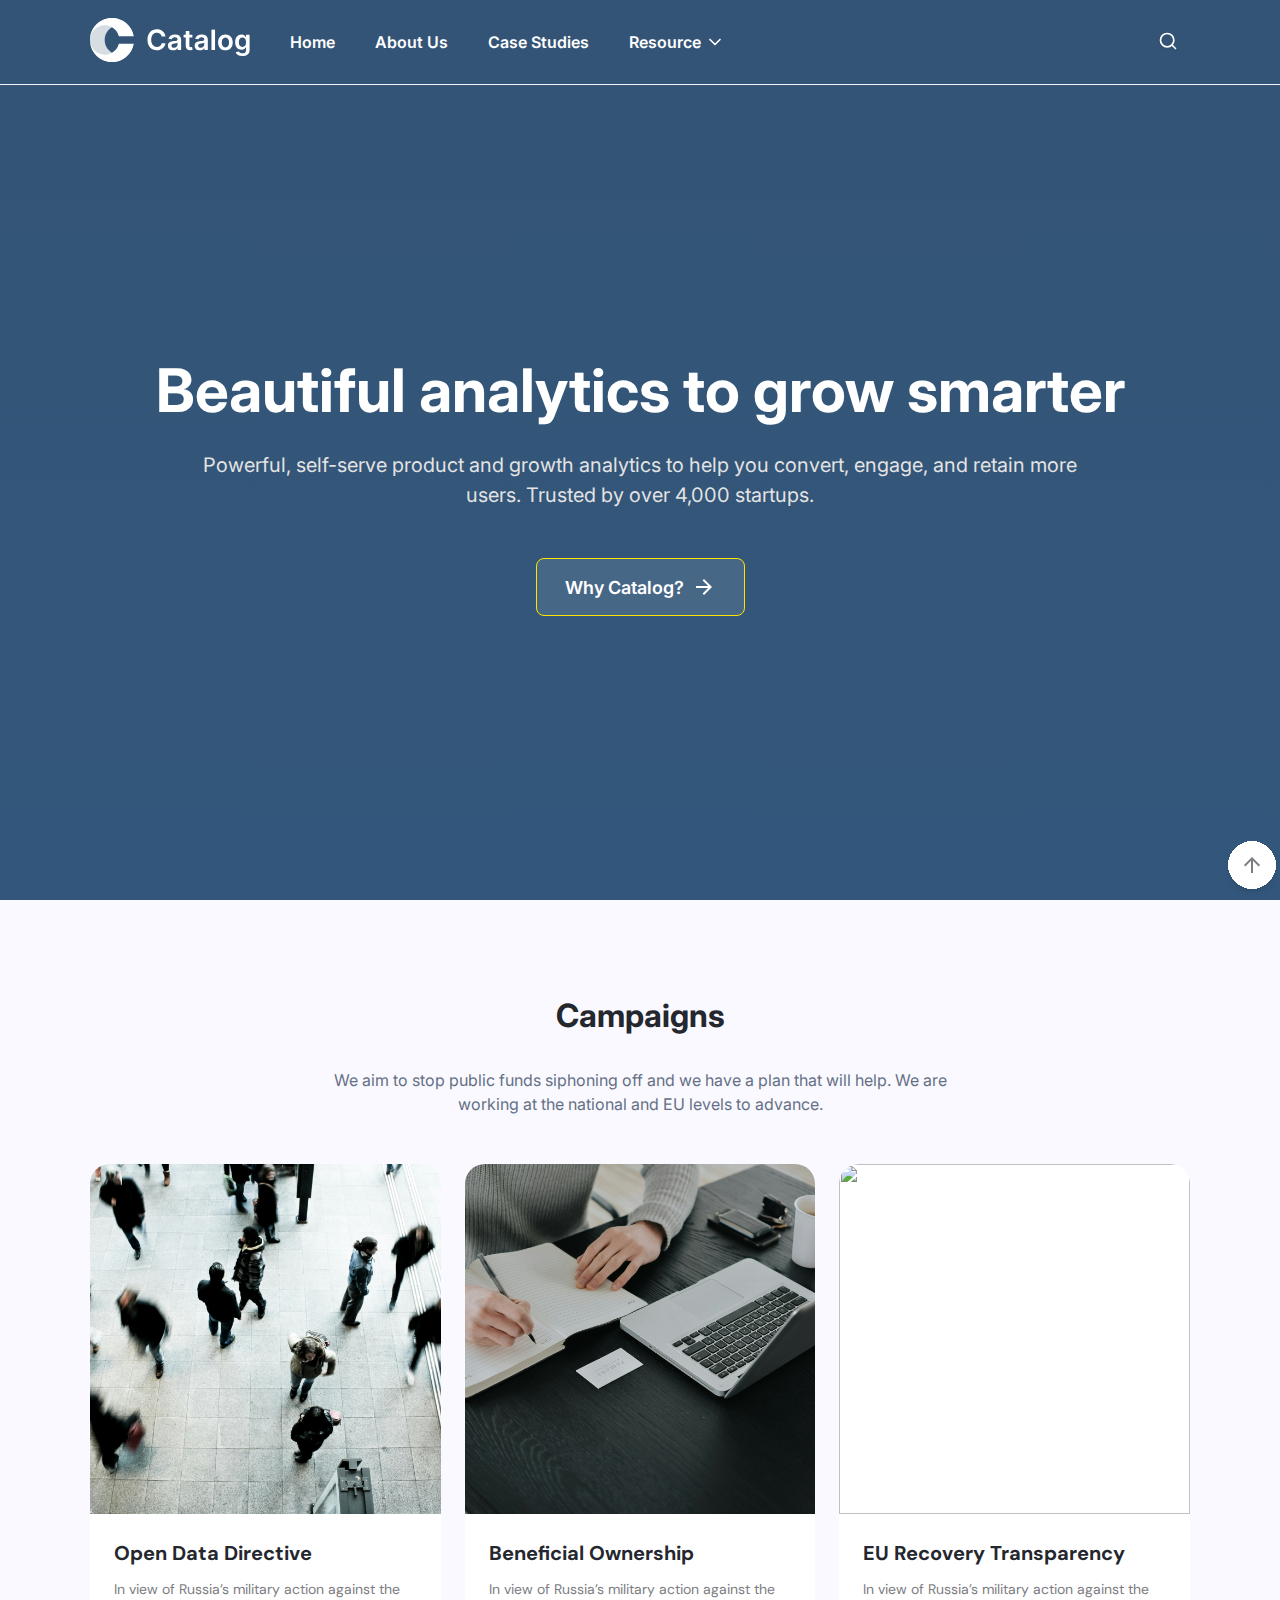
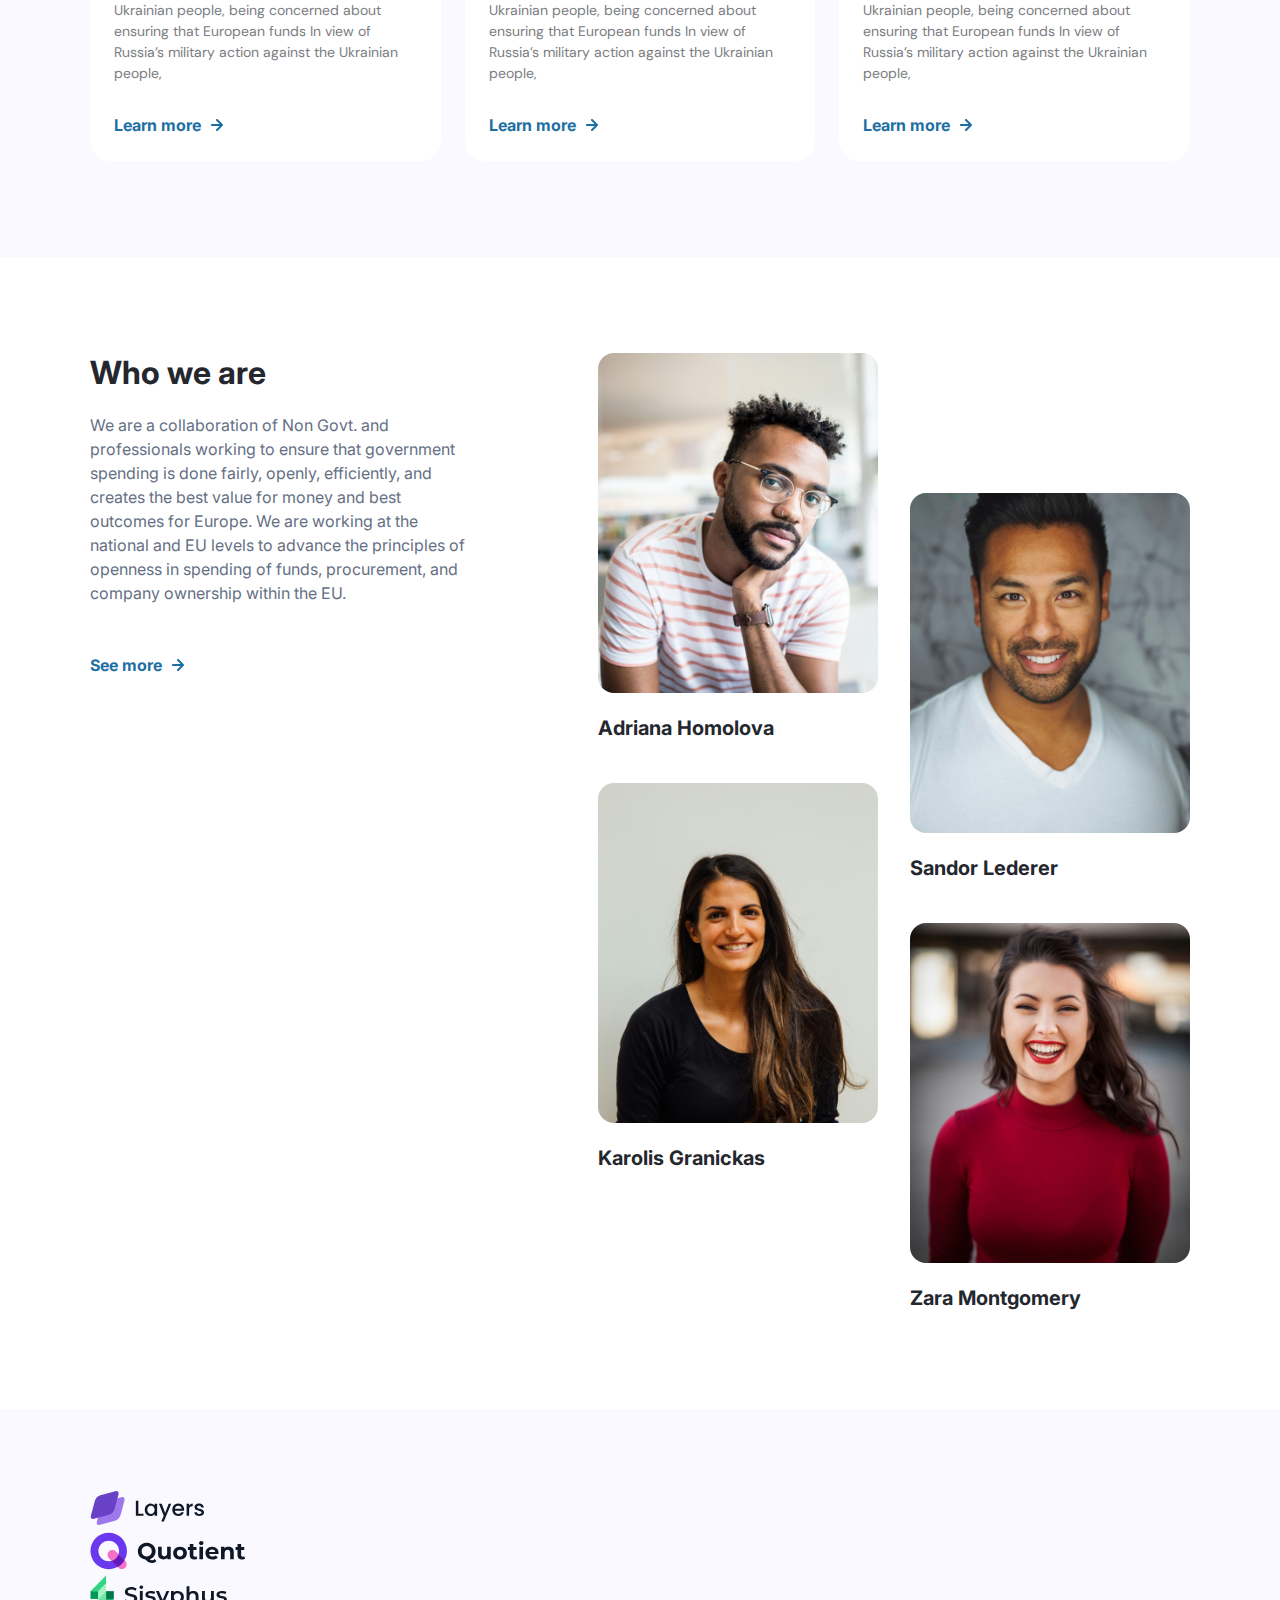
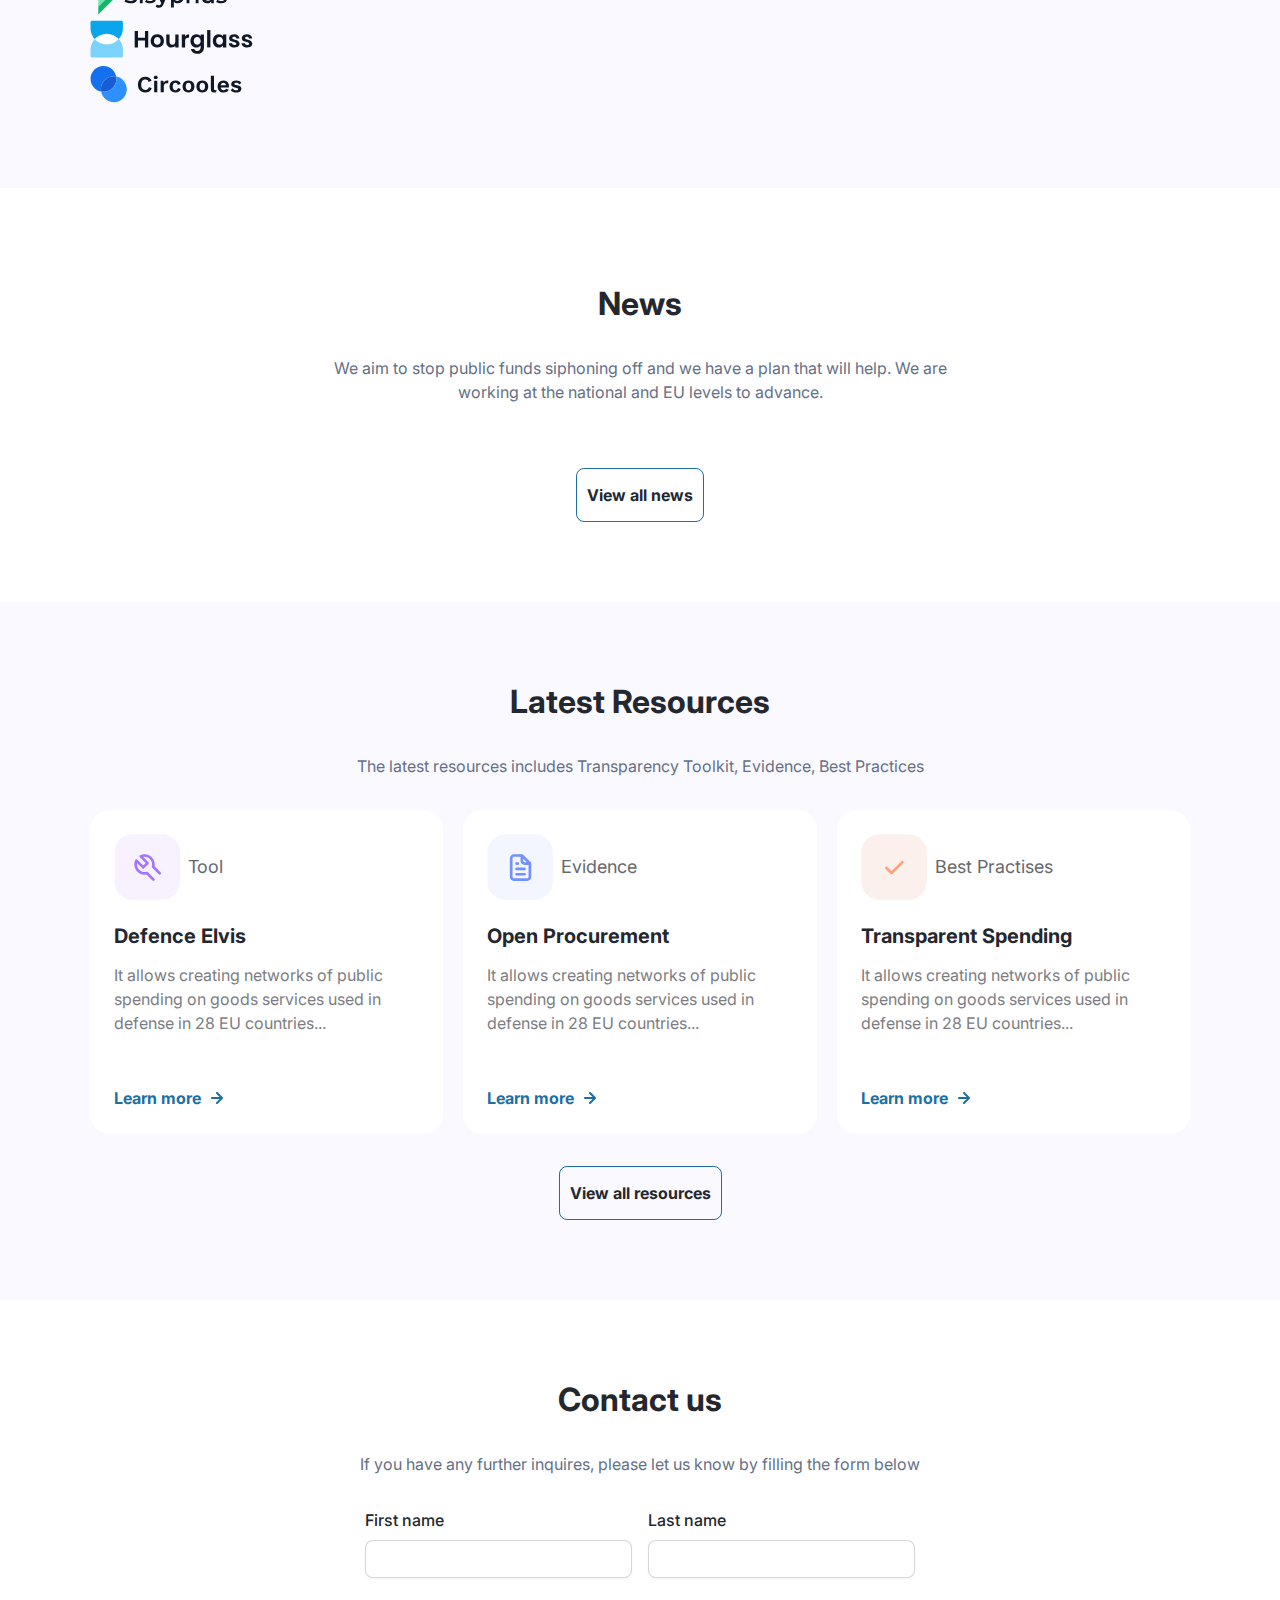
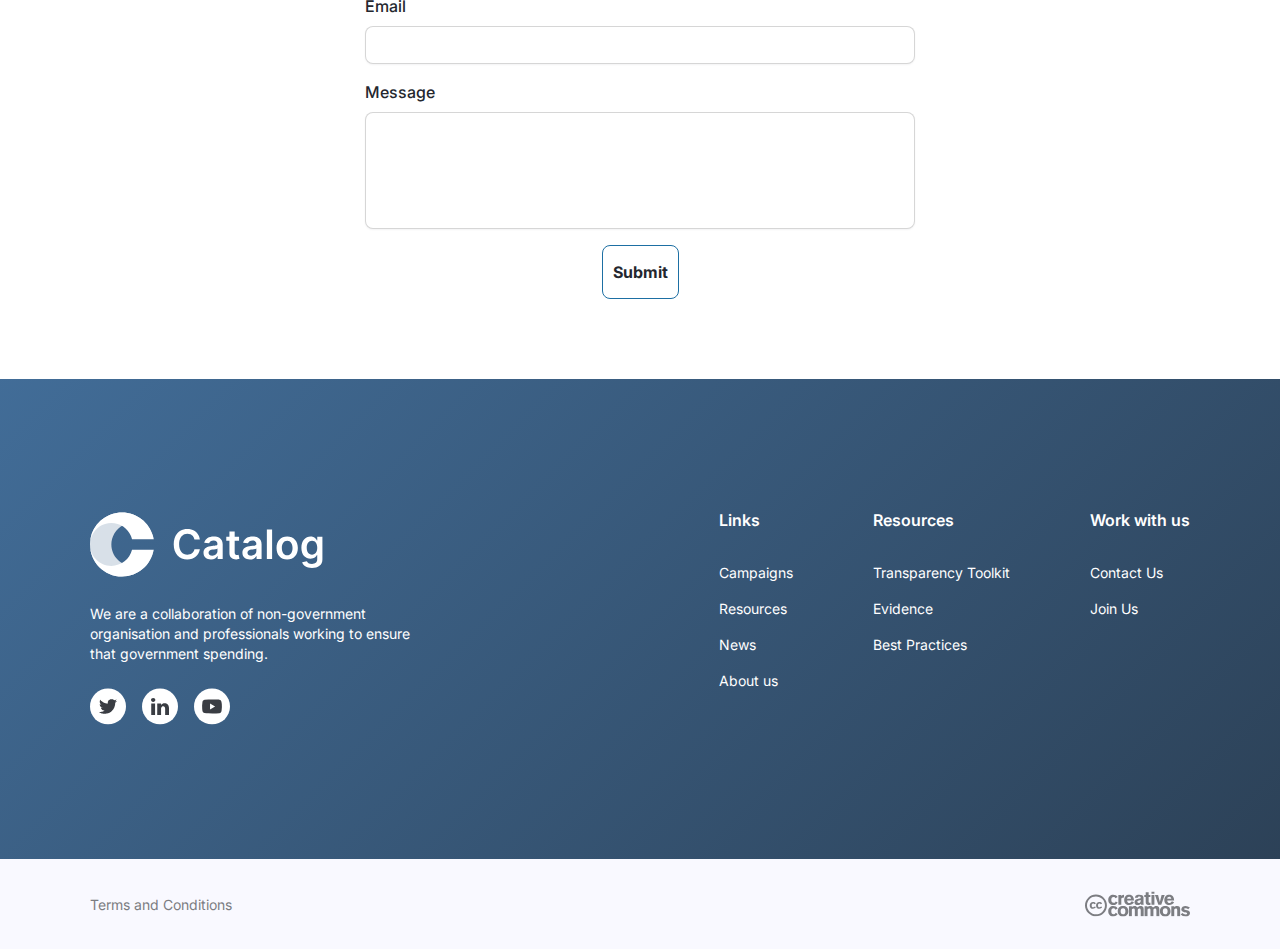
==== commit 83de7b8a: "path correction" ====
--- a/index.html
+++ b/index.html
@@ -4,8 +4,8 @@
     <meta charset="UTF-8" />
     <meta name="viewport" content="width=device-width, initial-scale=1.0" />
     <title>Catalog</title>
-    <link rel="shortcut icon" href="/public/assets/Logomark.svg" type="image/x-icon">
-    <link rel="stylesheet" href="/public/styles/main.min.css" />
+    <link rel="shortcut icon" href="public/assets/Logomark.svg" type="image/x-icon">
+    <link rel="stylesheet" href="public/styles/main.min.css" />
     <link
       rel="stylesheet"
       href="https://cdnjs.cloudflare.com/ajax/libs/slick-carousel/1.9.0/slick-theme.min.css"
@@ -26,11 +26,11 @@
     <header>
       <nav class="container">
         <a href="#" class="s-logo">
-          <img src="/public/assets/logo.svg" alt="logo" srcset="" />
+          <img src="public/assets/logo.svg" alt="logo" srcset="" />
         </a>
         <div class="leftNav">
           <a href="#" class="logo">
-            <img src="/public/assets/logo.svg" alt="logo" srcset="" />
+            <img src="public/assets/logo.svg" alt="logo" srcset="" />
           </a>
           <ul class="links">
             <li><a href="#">Home</a></li>
@@ -58,21 +58,21 @@
               </a>
               <ul class="dropdown">
                   <li>
-                    <img src="/public/assets/book.svg" class="icon" alt="">
+                    <img src="public/assets/book.svg" class="icon" alt="">
                     <div class="content">
                       <h4>Blog</h4>
                       <p>The latest industry news, updates and info.</p>
                     </div>
                   </li>
                   <li>
-                    <img src="/public/assets/zap.svg" class="icon" alt="">
+                    <img src="public/assets/zap.svg" class="icon" alt="">
                     <div class="content">
                       <h4>Customer Stories</h4>
                       <p>Learn how our customers are making big changes.</p>
                     </div>
                   </li>
                   <li>
-                    <img src="/public/assets/book.svg" class="icon" alt="">
+                    <img src="public/assets/book.svg" class="icon" alt="">
                     <div class="content">
                       <h4>Video tutorials</h4>
                       <p>Get up and running on new features and techniques.</p>
@@ -138,7 +138,7 @@
               </defs>
             </svg>
           </button>
-          <button class="hamburger" onclick="showMenu()"><img src="/public/assets/menu-04.svg" alt=""></button>
+          <button class="hamburger" onclick="showMenu()"><img src="public/assets/menu-04.svg" alt=""></button>
         </div>
       </nav>
     </header>
@@ -218,7 +218,7 @@
         <div class="campaign-cards">
           <div class="card">
             <div class="img-wrapper">
-              <img src="/public/assets/walking.png" alt="" />
+              <img src="public/assets/walking.png" alt="" />
             </div>
             <div class="content">
               <h3>Open Data Directive</h3>
@@ -229,13 +229,13 @@
               </p>
               <a href="" class="secondary-btn">
                 Learn more
-                <img src="/public/assets/arrow.svg" alt="" srcset="" />
+                <img src="public/assets/arrow.svg" alt="" srcset="" />
               </a>
             </div>
           </div>
           <div class="card">
             <div class="img-wrapper">
-              <img src="/public/assets/working.png" alt="" />
+              <img src="public/assets/working.png" alt="" />
             </div>
             <div class="content">
               <h3>Beneficial Ownership</h3>
@@ -246,13 +246,13 @@
               </p>
               <a href="" class="secondary-btn">
                 Learn more
-                <img src="/public/assets/arrow.svg" alt="" srcset="" />
+                <img src="public/assets/arrow.svg" alt="" srcset="" />
               </a>
             </div>
           </div>
           <div class="card">
             <div class="img-wrapper">
-              <img src="/public/assets/money.png" alt="" />
+              <img src="public/assets/money.png" alt="" />
             </div>
             <div class="content">
               <h3>EU Recovery Transparency</h3>
@@ -263,7 +263,7 @@
               </p>
               <a href="" class="secondary-btn">
                 Learn more
-                <img src="/public/assets/arrow.svg" alt="" srcset="" />
+                <img src="public/assets/arrow.svg" alt="" srcset="" />
               </a>
             </div>
           </div>
@@ -285,20 +285,20 @@
         </p>
         <a href="" class="secondary-btn">
           See more
-          <img src="/public/assets/arrow.svg" alt="" srcset="" />
+          <img src="public/assets/arrow.svg" alt="" srcset="" />
         </a>
       </div>
       <div class="people">
         <div class="leftImg">
           <div class="card">
             <div class="img-wrapper">
-              <img src="/public/assets/avatar2.png" alt="" />
+              <img src="public/assets/avatar2.png" alt="" />
             </div>
             <h3>Adriana Homolova</h3>
           </div>
           <div class="card">
             <div class="img-wrapper">
-              <img src="/public/assets/avatar1.png" alt="" />
+              <img src="public/assets/avatar1.png" alt="" />
             </div>
             <h3>Karolis Granickas</h3>
           </div>
@@ -306,13 +306,13 @@
         <div class="rightImg">
           <div class="card">
             <div class="img-wrapper">
-              <img src="/public/assets/avatar3.png" alt="" />
+              <img src="public/assets/avatar3.png" alt="" />
             </div>
             <h3>Sandor Lederer</h3>
           </div>
           <div class="card">
             <div class="img-wrapper">
-              <img src="/public/assets/avatar4.png" alt="" />
+              <img src="public/assets/avatar4.png" alt="" />
             </div>
             <h3>Zara Montgomery</h3>
           </div>
@@ -324,19 +324,19 @@
     <section class="carousel-wrapper">
       <div class="container carousel">
         <div>
-          <img src="/public/assets/companyLogo1.svg" alt="" />
+          <img src="public/assets/companyLogo1.svg" alt="" />
         </div>
         <div>
-          <img src="/public/assets/companyLogo2.svg" alt="" />
+          <img src="public/assets/companyLogo2.svg" alt="" />
         </div>
         <div>
-          <img src="/public/assets/companyLogo3.svg" alt="" />
+          <img src="public/assets/companyLogo3.svg" alt="" />
         </div>
         <div>
-          <img src="/public/assets/companyLogo4.svg" alt="" />
+          <img src="public/assets/companyLogo4.svg" alt="" />
         </div>
         <div>
-          <img src="/public/assets/companyLogo5.svg" alt="" />
+          <img src="public/assets/companyLogo5.svg" alt="" />
         </div>
       </div>
     </section>
@@ -367,7 +367,7 @@
         <div class="cards-wrapper">
           <div class="card">
             <div class="image-placeholder">
-              <img src="/public/assets/tool.svg" alt="" />
+              <img src="public/assets/tool.svg" alt="" />
               <p>Tool</p>
             </div>
             <h3>Defence Elvis</h3>
@@ -377,12 +377,12 @@
             </p>
             <a href="" class="secondary-btn">
               Learn more
-              <img src="/public/assets/arrow.svg" alt="" srcset="" />
+              <img src="public/assets/arrow.svg" alt="" srcset="" />
             </a>
           </div>
           <div class="card">
             <div class="image-placeholder">
-              <img src="/public/assets/evidence.svg" alt="" />
+              <img src="public/assets/evidence.svg" alt="" />
               <p>Evidence</p>
             </div>
             <h3>Open Procurement</h3>
@@ -392,12 +392,12 @@
             </p>
             <a href="" class="secondary-btn">
               Learn more
-              <img src="/public/assets/arrow.svg" alt="" srcset="" />
+              <img src="public/assets/arrow.svg" alt="" srcset="" />
             </a>
           </div>
           <div class="card">
             <div class="image-placeholder">
-              <img src="/public/assets/bestPractices.svg" alt="" />
+              <img src="public/assets/bestPractices.svg" alt="" />
               <p>Best Practises</p>
             </div>
             <h3>Transparent Spending</h3>
@@ -407,7 +407,7 @@
             </p>
             <a href="" class="secondary-btn">
               Learn more
-              <img src="/public/assets/arrow.svg" alt="" srcset="" />
+              <img src="public/assets/arrow.svg" alt="" srcset="" />
             </a>
           </div>
         </div>
@@ -449,12 +449,12 @@
         <div class="footer-top">
           <div class="content">
             <div class="companyDetails">
-              <img src="/public/assets/logo.svg" class="logo" alt="" srcset="">
+              <img src="public/assets/logo.svg" class="logo" alt="" srcset="">
               <p>We are a collaboration of non-government organisation and professionals working to ensure that government spending.</p>
               <div class="socialMedia">
-                <a href=""><img src="/public/assets/socialmedia1.svg" alt="" srcset=""></a>
-                <a href=""><img src="/public/assets/socialmedia2.svg" alt="" srcset=""></a>
-                <a href=""><img src="/public/assets/socialmedia3.svg" alt="" srcset=""></a>
+                <a href=""><img src="public/assets/socialmedia1.svg" alt="" srcset=""></a>
+                <a href=""><img src="public/assets/socialmedia2.svg" alt="" srcset=""></a>
+                <a href=""><img src="public/assets/socialmedia3.svg" alt="" srcset=""></a>
               </div>
             </div>
             <div class="links-wrapper">
@@ -520,7 +520,7 @@
       </footer>
       
       <!-- scroll to top -->
-      <button class="scroll" onclick="topFunction()"><img src="/public/assets/Scroll to top.svg" alt=""></button>
+      <button class="scroll" onclick="topFunction()"><img src="public/assets/Scroll to top.svg" alt=""></button>
 
     <script src="https://ajax.googleapis.com/ajax/libs/jquery/3.7.1/jquery.min.js"></script>
     <script
@@ -529,6 +529,6 @@
       crossorigin="anonymous"
       referrerpolicy="no-referrer"
     ></script>
-    <script src="/public/js/index.js"></script>
+    <script src="public/js/index.js"></script>
   </body>
 </html>
--- a/public/styles/main.min.css
+++ b/public/styles/main.min.css
@@ -1 +1 @@
-@import"https://fonts.googleapis.com/css2?family=Inter:wght@100..900&display=swap";@import"https://fonts.googleapis.com/css2?family=DM+Sans:ital,opsz,wght@0,9..40,100..1000;1,9..40,100..1000&display=swap";*{margin:0;padding:0;box-sizing:border-box;scroll-behavior:smooth;font-family:"Inter",sans-serif}.container{max-width:min(100% - 32px,1100px);margin:0 auto}a{text-decoration:none}h2{font-size:32px;line-height:40px;color:#24272e}@media(max-width: 768px){h2{font-size:28px;line-height:36px}}h3{font-size:20px;line-height:30px;color:#24272e}p{color:#667085;line-height:24px}.secondary-btn{display:flex;align-items:center;gap:4px;color:#1d6fa3;font-size:16px;font-weight:700;cursor:pointer}.secondary-btn img{transition:all .4s ease-in-out}.secondary-btn:hover img{transform:rotate(-45deg)}.primary-btn{font-size:16px;font-weight:700;padding:16px 10px;border:1px solid #1d6fa3;color:#24272e;background-color:rgba(0,0,0,0);border-radius:8px;cursor:pointer}.heading{margin:0 auto;width:60%;text-align:center}@media(max-width: 768px){.heading{width:90%}}.heading p{margin-top:32px}@media(max-width: 768px){.heading p{margin-top:24px}}header{position:absolute;top:0;right:0;left:0;padding:16px 0;border-bottom:1px solid #f2f4f7;z-index:1}header nav{display:flex;align-items:center;justify-content:space-between}header nav .s-logo{display:none}@media(max-width: 768px){header nav .s-logo{display:block}}header nav .leftNav{display:flex;align-items:center;gap:40px}@media(max-width: 768px){header nav .leftNav{position:absolute;top:0;left:0;height:100vh;width:320px;flex-direction:column;align-items:start;background-color:#fff;padding:24px;gap:24px;z-index:100;transform:translateX(-100%);transition:all .4s ease-in-out}}@media(max-width: 768px){header nav .leftNav.show-menu{transform:translateX(0%)}}@media(max-width: 768px){header nav .leftNav .logo img{content:url("/public/assets/color-logo.svg")}}header nav .leftNav .links{list-style:none;display:flex;align-items:center;gap:40px}@media(max-width: 768px){header nav .leftNav .links{flex-direction:column;align-items:start;gap:24px;width:100%;gap:0}}@media(max-width: 768px){header nav .leftNav .links li{width:100%;border-bottom:1px solid #ddd;padding:20px 0}}header nav .leftNav .links a{color:#fff;display:flex;align-items:center;gap:4px;font-weight:600}@media(max-width: 768px){header nav .leftNav .links a{color:#667085;font-weight:400}}header nav .leftNav .links .resource{position:relative}header nav .leftNav .links .resource:hover .dropdown{display:flex}header nav .leftNav .links .resource:hover .arrow{transition:scale 1 ease-in-out;scale:-1}@media(max-width: 768px){header nav .leftNav .links .resource .arrow{fill:#667085}}header nav .leftNav .links .resource a{padding:10px 0}@media(max-width: 768px){header nav .leftNav .links .resource a{padding:0;justify-content:space-between}}header nav .leftNav .links .resource .dropdown{position:absolute;top:40px;background-color:#fff;border-radius:8px;padding:24px 20px;list-style:none;display:none;flex-direction:column;gap:8px;width:400px;z-index:4}@media(max-width: 768px){header nav .leftNav .links .resource .dropdown{position:static;background:none;padding:0;width:auto;gap:8px;margin-top:12px;height:0px;overflow:hidden}}@media(max-width: 768px){header nav .leftNav .links .resource .dropdown.show{height:auto}}header nav .leftNav .links .resource .dropdown li{padding:12px;display:flex;align-items:start;gap:16px}@media(max-width: 768px){header nav .leftNav .links .resource .dropdown li{padding:0;border:none;align-items:center;gap:8px}}@media(max-width: 768px){header nav .leftNav .links .resource .dropdown li img{height:16px}}header nav .leftNav .links .resource .dropdown li .content h4{color:#101828;line-height:24px}@media(max-width: 768px){header nav .leftNav .links .resource .dropdown li .content h4{color:#667085;padding:0;font-size:14px;font-weight:400}}header nav .leftNav .links .resource .dropdown li .content p{color:#667085;font-size:14px;margin-top:4px}@media(max-width: 768px){header nav .leftNav .links .resource .dropdown li .content p{padding:0;font-size:16px;font-weight:400;display:none}}header nav .btn-wrapper{display:flex;align-items:center;gap:14px}header nav .btn-wrapper .searchIcon{background:none;border:none;cursor:pointer}header nav .btn-wrapper .hamburger{background:none;border:none;display:none}@media(max-width: 768px){header nav .btn-wrapper .hamburger{display:block}}.searchbar-wrapper{position:absolute;height:100vh;width:100%;z-index:100;display:none;justify-items:center}.searchbar-wrapper.show{display:grid}.searchbar-wrapper::after{position:absolute;content:"";background:rgba(0,0,0,.6);inset:0;z-index:-1}.searchbar-wrapper .input-field{position:relative;width:50%;display:flex;align-items:center;border-radius:8px;background-color:#fff;padding:0 16px;gap:8px;height:fit-content;margin-top:130px}@media(max-width: 768px){.searchbar-wrapper .input-field{width:75%}}.searchbar-wrapper .input-field input{width:100%;padding:16px 0;border:none;border-radius:inherit;font-family:"Inter",sans-serif}.searchbar-wrapper .input-field input::placeholder{font-size:16px;color:#62696f}.searchbar-wrapper .input-field input:focus-visible{outline:none}.searchbar-wrapper .input-field .close-btn{position:absolute;right:-24px;top:-15px;background:none;border:none;cursor:pointer}.heroSection-Wrapper{background:url("/public/assets/hero-img.png");background-repeat:no-repeat;background-position:center center;background-size:cover;height:100vh;position:relative}.heroSection-Wrapper::before{position:absolute;content:"";background:linear-gradient(to bottom, rgba(0, 41, 83, 0.8), rgba(0, 45, 91, 0.8));inset:0}.heroSection-Wrapper .content{position:absolute;top:50%;left:50%;transform:translate(-50%, -50%);width:100%;margin-top:35px}.heroSection-Wrapper .content .hero-heading{display:flex;flex-direction:column;align-items:center}.heroSection-Wrapper .content .hero-heading h1{font-size:60px;line-height:72px;color:#fff;margin-bottom:24px;text-align:center}@media(max-width: 1080px){.heroSection-Wrapper .content .hero-heading h1{font-size:48px;line-height:60px}}@media(max-width: 768px){.heroSection-Wrapper .content .hero-heading h1{font-size:32px;line-height:45px}}.heroSection-Wrapper .content .hero-heading p{font-size:20px;line-height:30px;color:#e3e3e3;text-align:center;width:80%;margin-bottom:48px}@media(max-width: 1080px){.heroSection-Wrapper .content .hero-heading p{font-size:16px;line-height:24px}}@media(max-width: 768px){.heroSection-Wrapper .content .hero-heading p{font-size:14px;line-height:20px}}.heroSection-Wrapper .content .cta{display:flex;align-items:center;gap:8px;font-size:18px;font-weight:600;padding:16px 28px;background-color:rgba(255,255,255,.1);border:1px solid #ffe500;color:#fff;border-radius:8px;margin:0 auto}.campaign-wrapper{background-color:#f9f9ff;padding:96px 0}.campaign-wrapper .campaign-cards{margin-top:48px;display:grid;grid-template-columns:repeat(auto-fill, minmax(260px, 1fr));gap:24px;justify-content:space-between}.campaign-wrapper .campaign-cards .card{background-color:#fff;border-radius:20px;overflow:hidden}.campaign-wrapper .campaign-cards .card .img-wrapper{width:100%;height:350px}.campaign-wrapper .campaign-cards .card .img-wrapper img{width:100%;height:100%;object-fit:cover}.campaign-wrapper .campaign-cards .card .content{padding:24px;font-family:"DM sans",sans-serif}.campaign-wrapper .campaign-cards .card .content h3{color:#24272e;margin-bottom:11px;font-family:"DM sans",sans-serif}.campaign-wrapper .campaign-cards .card .content p{font-size:14px;color:#7c7d82;line-height:21px;margin-bottom:29px;font-family:"DM sans",sans-serif}.aboutus-wrapper{margin-top:96px;display:flex;justify-content:space-between}@media(max-width: 992px){.aboutus-wrapper{flex-direction:column;gap:80px}}.aboutus-wrapper .aboutus-heading{width:35%}@media(max-width: 992px){.aboutus-wrapper .aboutus-heading{width:85%}}.aboutus-wrapper .aboutus-heading p{margin:20px 0 48px 0}.aboutus-wrapper .people{display:flex;gap:32px}@media(max-width: 992px){.aboutus-wrapper .people{overflow:scroll;scroll-snap-type:x mandatory}}.aboutus-wrapper .people .card .img-wrapper{width:280px;height:340px;object-fit:cover;border-radius:16px;overflow:hidden}@media(max-width: 556px){.aboutus-wrapper .people .card .img-wrapper{width:240px;height:300px}}.aboutus-wrapper .people .card img{width:100%;height:100%;object-fit:cover;transition:all .4s ease-in-out}.aboutus-wrapper .people .card h3{margin-top:20px}.aboutus-wrapper .people .card:first-child{margin-bottom:40px}.aboutus-wrapper .people .card:hover img{scale:1.15}.aboutus-wrapper .people .rightImg{margin-top:140px}@media(max-width: 992px){.aboutus-wrapper .people .leftImg,.aboutus-wrapper .people .rightImg{display:flex;gap:24px;margin:0;scroll-snap-align:start}}.carousel-wrapper{background-color:#f9f9ff;padding:80px 0;margin-top:96px}.carousel-wrapper .slick-arrow::before{display:none}.carousel-wrapper .slick-prev{left:0px}.carousel-wrapper .slick-next{right:0px}.carousel-wrapper .slick-slide img{margin:0 auto}.carousel-wrapper .slick-list{width:90%;margin:0 auto}.news-wrapper{margin-top:96px}.news-wrapper .news-cards{margin-top:32px;display:grid;grid-template-columns:repeat(auto-fill, minmax(260px, 1fr));gap:20px;margin-bottom:32px}.news-wrapper .news-cards .card{border-radius:20px;background-color:#f9f9ff;padding:20px}.news-wrapper .news-cards .card .img-wrapper{width:100%;height:200px;border-radius:16px;overflow:hidden}.news-wrapper .news-cards .card .img-wrapper img{width:100%;height:100%;object-fit:cover}.news-wrapper .news-cards .card h3{margin-top:24px;display:-webkit-box;-webkit-box-orient:vertical;-webkit-line-clamp:2;overflow:hidden;text-overflow:ellipsis}.news-wrapper .news-cards .card p{color:#505258;margin:8px 0 17px;line-height:24px;display:-webkit-box;-webkit-box-orient:vertical;-webkit-line-clamp:3;overflow:hidden;text-overflow:ellipsis}.news-wrapper .viewmore-btn{display:flex;justify-content:center;margin:0 auto}.latest-resources-wrapper{margin-top:80px;background-color:#f9f9ff;padding:80px 0}.latest-resources-wrapper .cards-wrapper{margin:32px 0;display:grid;grid-template-columns:repeat(auto-fill, minmax(300px, 1fr));gap:20px}.latest-resources-wrapper .cards-wrapper .card{padding:24px;background-color:#fff;border-radius:20px}.latest-resources-wrapper .cards-wrapper .card .image-placeholder{display:flex;align-items:center;gap:8px;margin-bottom:21px}.latest-resources-wrapper .cards-wrapper .card .image-placeholder p{color:#66686d;font-size:18px;margin:0}.latest-resources-wrapper .cards-wrapper .card p{margin:12px 0 51px;color:#7c7d82;display:-webkit-box;-webkit-box-orient:vertical;-webkit-line-clamp:3;overflow:hidden;text-overflow:ellipsis}.latest-resources-wrapper .viewmore-btn{margin:0 auto;display:flex}.contactUs-wrapper{margin-top:80px}.contactUs-wrapper form{margin:30px auto 0px;margin-top:32px;display:flex;flex-direction:column;gap:16px;width:50%}@media(max-width: 768px){.contactUs-wrapper form{width:80%}}@media(max-width: 556px){.contactUs-wrapper form{width:90%}}.contactUs-wrapper form .field{display:flex;flex-direction:column;gap:8px;width:100%}.contactUs-wrapper form .field label{color:#24272e;font-size:16px;font-weight:500;line-height:24px}.contactUs-wrapper form .field input,.contactUs-wrapper form .field textarea{border:1px solid rgba(0,0,0,.16);box-shadow:0px 1px 2px rgba(16,24,40,.05);padding:10px;border-radius:8px;width:100%}.contactUs-wrapper form .field input:focus-visible,.contactUs-wrapper form .field textarea:focus-visible{outline:1px solid #1d6fa3;box-shadow:0px 0px 0px 1px rgba(29,112,163,.4196078431)}.contactUs-wrapper form .field textarea{height:117px;resize:none}.contactUs-wrapper form .name-wrapper{display:flex;align-items:center;gap:16px}@media(max-width: 556px){.contactUs-wrapper form .name-wrapper{flex-direction:column}}.contactUs-wrapper form .submit-btn{width:fit-content;margin:0 auto}footer{margin-top:80px}footer .footer-top{background:url("/public/assets/footer-img.png");background-repeat:no-repeat;background-position:center center;background-size:cover;position:relative;height:480px;width:100%}@media(max-width: 768px){footer .footer-top{height:550px}}@media(max-width: 556px){footer .footer-top{height:1000px}}footer .footer-top::before{position:absolute;content:"";background:linear-gradient(135deg, #3387d7 0%, #093157 100%);opacity:50%;inset:0;z-index:2}footer .footer-top::after{position:absolute;content:"";background:#24272e;opacity:80%;inset:0;z-index:1}footer .footer-top .content{position:absolute;z-index:10;left:50%;top:50%;transform:translate(-50%, -50%);width:min(100% - 15px,1100px);display:flex;justify-content:space-between}@media(max-width: 768px){footer .footer-top .content{flex-direction:column;gap:60px}}footer .footer-top .content .companyDetails{width:30%}@media(max-width: 768px){footer .footer-top .content .companyDetails{width:70%;text-align:center;margin:0 auto}}footer .footer-top .content .companyDetails .logo{height:70px}@media(max-width: 556px){footer .footer-top .content .companyDetails .logo{height:50px}}footer .footer-top .content .companyDetails p{color:#fff;font-size:14px;line-height:20px;margin:20px 0 24px}footer .footer-top .content .companyDetails .socialMedia{display:flex;align-items:center;gap:16px}@media(max-width: 768px){footer .footer-top .content .companyDetails .socialMedia{justify-content:center}}footer .footer-top .content .links-wrapper{display:flex;gap:80px}@media(max-width: 768px){footer .footer-top .content .links-wrapper{justify-content:center}}@media(max-width: 556px){footer .footer-top .content .links-wrapper{flex-direction:column;align-items:center}}footer .footer-top .content .links-wrapper h4{margin-bottom:32px;font-weight:600;color:#fff}@media(max-width: 556px){footer .footer-top .content .links-wrapper h4{text-align:center}}footer .footer-top .content .links-wrapper .items{list-style:none;display:flex;flex-direction:column;gap:16px}@media(max-width: 556px){footer .footer-top .content .links-wrapper .items{align-items:center}}footer .footer-top .content .links-wrapper .items a{color:#fff;font-size:14px}footer .copyright-section{background-color:#f9f9ff;padding:32px 0;position:relative}footer .copyright-section .copyright{display:flex;align-items:center;justify-content:space-between}footer .copyright-section .copyright a{color:#7c7d82;font-size:14px}.scroll{position:fixed;background:none;border:none;right:0;bottom:0;cursor:pointer;z-index:10}/*# sourceMappingURL=main.min.css.map */+@import"https://fonts.googleapis.com/css2?family=Inter:wght@100..900&display=swap";@import"https://fonts.googleapis.com/css2?family=DM+Sans:ital,opsz,wght@0,9..40,100..1000;1,9..40,100..1000&display=swap";*{margin:0;padding:0;box-sizing:border-box;scroll-behavior:smooth;font-family:"Inter",sans-serif}.container{max-width:min(100% - 32px,1100px);margin:0 auto}a{text-decoration:none}h2{font-size:32px;line-height:40px;color:#24272e}@media(max-width: 768px){h2{font-size:28px;line-height:36px}}h3{font-size:20px;line-height:30px;color:#24272e}p{color:#667085;line-height:24px}.secondary-btn{display:flex;align-items:center;gap:4px;color:#1d6fa3;font-size:16px;font-weight:700;cursor:pointer}.secondary-btn img{transition:all .4s ease-in-out}.secondary-btn:hover img{transform:rotate(-45deg)}.primary-btn{font-size:16px;font-weight:700;padding:16px 10px;border:1px solid #1d6fa3;color:#24272e;background-color:rgba(0,0,0,0);border-radius:8px;cursor:pointer}.heading{margin:0 auto;width:60%;text-align:center}@media(max-width: 768px){.heading{width:90%}}.heading p{margin-top:32px}@media(max-width: 768px){.heading p{margin-top:24px}}header{position:absolute;top:0;right:0;left:0;padding:16px 0;border-bottom:1px solid #f2f4f7;z-index:1}header nav{display:flex;align-items:center;justify-content:space-between}header nav .s-logo{display:none}@media(max-width: 768px){header nav .s-logo{display:block}}header nav .leftNav{display:flex;align-items:center;gap:40px}@media(max-width: 768px){header nav .leftNav{position:absolute;top:0;left:0;height:100vh;width:320px;flex-direction:column;align-items:start;background-color:#fff;padding:24px;gap:24px;z-index:100;transform:translateX(-100%);transition:all .4s ease-in-out}}@media(max-width: 768px){header nav .leftNav.show-menu{transform:translateX(0%)}}@media(max-width: 768px){header nav .leftNav .logo img{content:url("public/assets/color-logo.svg")}}header nav .leftNav .links{list-style:none;display:flex;align-items:center;gap:40px}@media(max-width: 768px){header nav .leftNav .links{flex-direction:column;align-items:start;gap:24px;width:100%;gap:0}}@media(max-width: 768px){header nav .leftNav .links li{width:100%;border-bottom:1px solid #ddd;padding:20px 0}}header nav .leftNav .links a{color:#fff;display:flex;align-items:center;gap:4px;font-weight:600}@media(max-width: 768px){header nav .leftNav .links a{color:#667085;font-weight:400}}header nav .leftNav .links .resource{position:relative}header nav .leftNav .links .resource:hover .dropdown{display:flex}header nav .leftNav .links .resource:hover .arrow{transition:scale 1 ease-in-out;scale:-1}@media(max-width: 768px){header nav .leftNav .links .resource .arrow{fill:#667085}}header nav .leftNav .links .resource a{padding:10px 0}@media(max-width: 768px){header nav .leftNav .links .resource a{padding:0;justify-content:space-between}}header nav .leftNav .links .resource .dropdown{position:absolute;top:40px;background-color:#fff;border-radius:8px;padding:24px 20px;list-style:none;display:none;flex-direction:column;gap:8px;width:400px;z-index:4}@media(max-width: 768px){header nav .leftNav .links .resource .dropdown{position:static;background:none;padding:0;width:auto;gap:8px;margin-top:12px;height:0px;overflow:hidden}}@media(max-width: 768px){header nav .leftNav .links .resource .dropdown.show{height:auto}}header nav .leftNav .links .resource .dropdown li{padding:12px;display:flex;align-items:start;gap:16px}@media(max-width: 768px){header nav .leftNav .links .resource .dropdown li{padding:0;border:none;align-items:center;gap:8px}}@media(max-width: 768px){header nav .leftNav .links .resource .dropdown li img{height:16px}}header nav .leftNav .links .resource .dropdown li .content h4{color:#101828;line-height:24px}@media(max-width: 768px){header nav .leftNav .links .resource .dropdown li .content h4{color:#667085;padding:0;font-size:14px;font-weight:400}}header nav .leftNav .links .resource .dropdown li .content p{color:#667085;font-size:14px;margin-top:4px}@media(max-width: 768px){header nav .leftNav .links .resource .dropdown li .content p{padding:0;font-size:16px;font-weight:400;display:none}}header nav .btn-wrapper{display:flex;align-items:center;gap:14px}header nav .btn-wrapper .searchIcon{background:none;border:none;cursor:pointer}header nav .btn-wrapper .hamburger{background:none;border:none;display:none}@media(max-width: 768px){header nav .btn-wrapper .hamburger{display:block}}.searchbar-wrapper{position:absolute;height:100vh;width:100%;z-index:100;display:none;justify-items:center}.searchbar-wrapper.show{display:grid}.searchbar-wrapper::after{position:absolute;content:"";background:rgba(0,0,0,.6);inset:0;z-index:-1}.searchbar-wrapper .input-field{position:relative;width:50%;display:flex;align-items:center;border-radius:8px;background-color:#fff;padding:0 16px;gap:8px;height:fit-content;margin-top:130px}@media(max-width: 768px){.searchbar-wrapper .input-field{width:75%}}.searchbar-wrapper .input-field input{width:100%;padding:16px 0;border:none;border-radius:inherit;font-family:"Inter",sans-serif}.searchbar-wrapper .input-field input::placeholder{font-size:16px;color:#62696f}.searchbar-wrapper .input-field input:focus-visible{outline:none}.searchbar-wrapper .input-field .close-btn{position:absolute;right:-24px;top:-15px;background:none;border:none;cursor:pointer}.heroSection-Wrapper{background:url("public/assets/hero-img.png");background-repeat:no-repeat;background-position:center center;background-size:cover;height:100vh;position:relative}.heroSection-Wrapper::before{position:absolute;content:"";background:linear-gradient(to bottom, rgba(0, 41, 83, 0.8), rgba(0, 45, 91, 0.8));inset:0}.heroSection-Wrapper .content{position:absolute;top:50%;left:50%;transform:translate(-50%, -50%);width:100%;margin-top:35px}.heroSection-Wrapper .content .hero-heading{display:flex;flex-direction:column;align-items:center}.heroSection-Wrapper .content .hero-heading h1{font-size:60px;line-height:72px;color:#fff;margin-bottom:24px;text-align:center}@media(max-width: 1080px){.heroSection-Wrapper .content .hero-heading h1{font-size:48px;line-height:60px}}@media(max-width: 768px){.heroSection-Wrapper .content .hero-heading h1{font-size:32px;line-height:45px}}.heroSection-Wrapper .content .hero-heading p{font-size:20px;line-height:30px;color:#e3e3e3;text-align:center;width:80%;margin-bottom:48px}@media(max-width: 1080px){.heroSection-Wrapper .content .hero-heading p{font-size:16px;line-height:24px}}@media(max-width: 768px){.heroSection-Wrapper .content .hero-heading p{font-size:14px;line-height:20px}}.heroSection-Wrapper .content .cta{display:flex;align-items:center;gap:8px;font-size:18px;font-weight:600;padding:16px 28px;background-color:rgba(255,255,255,.1);border:1px solid #ffe500;color:#fff;border-radius:8px;margin:0 auto}.campaign-wrapper{background-color:#f9f9ff;padding:96px 0}.campaign-wrapper .campaign-cards{margin-top:48px;display:grid;grid-template-columns:repeat(auto-fill, minmax(260px, 1fr));gap:24px;justify-content:space-between}.campaign-wrapper .campaign-cards .card{background-color:#fff;border-radius:20px;overflow:hidden}.campaign-wrapper .campaign-cards .card .img-wrapper{width:100%;height:350px}.campaign-wrapper .campaign-cards .card .img-wrapper img{width:100%;height:100%;object-fit:cover}.campaign-wrapper .campaign-cards .card .content{padding:24px;font-family:"DM sans",sans-serif}.campaign-wrapper .campaign-cards .card .content h3{color:#24272e;margin-bottom:11px;font-family:"DM sans",sans-serif}.campaign-wrapper .campaign-cards .card .content p{font-size:14px;color:#7c7d82;line-height:21px;margin-bottom:29px;font-family:"DM sans",sans-serif}.aboutus-wrapper{margin-top:96px;display:flex;justify-content:space-between}@media(max-width: 992px){.aboutus-wrapper{flex-direction:column;gap:80px}}.aboutus-wrapper .aboutus-heading{width:35%}@media(max-width: 992px){.aboutus-wrapper .aboutus-heading{width:85%}}.aboutus-wrapper .aboutus-heading p{margin:20px 0 48px 0}.aboutus-wrapper .people{display:flex;gap:32px}@media(max-width: 992px){.aboutus-wrapper .people{overflow:scroll;scroll-snap-type:x mandatory}}.aboutus-wrapper .people .card .img-wrapper{width:280px;height:340px;object-fit:cover;border-radius:16px;overflow:hidden}@media(max-width: 556px){.aboutus-wrapper .people .card .img-wrapper{width:240px;height:300px}}.aboutus-wrapper .people .card img{width:100%;height:100%;object-fit:cover;transition:all .4s ease-in-out}.aboutus-wrapper .people .card h3{margin-top:20px}.aboutus-wrapper .people .card:first-child{margin-bottom:40px}.aboutus-wrapper .people .card:hover img{scale:1.15}.aboutus-wrapper .people .rightImg{margin-top:140px}@media(max-width: 992px){.aboutus-wrapper .people .leftImg,.aboutus-wrapper .people .rightImg{display:flex;gap:24px;margin:0;scroll-snap-align:start}}.carousel-wrapper{background-color:#f9f9ff;padding:80px 0;margin-top:96px}.carousel-wrapper .slick-arrow::before{display:none}.carousel-wrapper .slick-prev{left:0px}.carousel-wrapper .slick-next{right:0px}.carousel-wrapper .slick-slide img{margin:0 auto}.carousel-wrapper .slick-list{width:90%;margin:0 auto}.news-wrapper{margin-top:96px}.news-wrapper .news-cards{margin-top:32px;display:grid;grid-template-columns:repeat(auto-fill, minmax(260px, 1fr));gap:20px;margin-bottom:32px}.news-wrapper .news-cards .card{border-radius:20px;background-color:#f9f9ff;padding:20px}.news-wrapper .news-cards .card .img-wrapper{width:100%;height:200px;border-radius:16px;overflow:hidden}.news-wrapper .news-cards .card .img-wrapper img{width:100%;height:100%;object-fit:cover}.news-wrapper .news-cards .card h3{margin-top:24px;display:-webkit-box;-webkit-box-orient:vertical;-webkit-line-clamp:2;overflow:hidden;text-overflow:ellipsis}.news-wrapper .news-cards .card p{color:#505258;margin:8px 0 17px;line-height:24px;display:-webkit-box;-webkit-box-orient:vertical;-webkit-line-clamp:3;overflow:hidden;text-overflow:ellipsis}.news-wrapper .viewmore-btn{display:flex;justify-content:center;margin:0 auto}.latest-resources-wrapper{margin-top:80px;background-color:#f9f9ff;padding:80px 0}.latest-resources-wrapper .cards-wrapper{margin:32px 0;display:grid;grid-template-columns:repeat(auto-fill, minmax(300px, 1fr));gap:20px}.latest-resources-wrapper .cards-wrapper .card{padding:24px;background-color:#fff;border-radius:20px}.latest-resources-wrapper .cards-wrapper .card .image-placeholder{display:flex;align-items:center;gap:8px;margin-bottom:21px}.latest-resources-wrapper .cards-wrapper .card .image-placeholder p{color:#66686d;font-size:18px;margin:0}.latest-resources-wrapper .cards-wrapper .card p{margin:12px 0 51px;color:#7c7d82;display:-webkit-box;-webkit-box-orient:vertical;-webkit-line-clamp:3;overflow:hidden;text-overflow:ellipsis}.latest-resources-wrapper .viewmore-btn{margin:0 auto;display:flex}.contactUs-wrapper{margin-top:80px}.contactUs-wrapper form{margin:30px auto 0px;margin-top:32px;display:flex;flex-direction:column;gap:16px;width:50%}@media(max-width: 768px){.contactUs-wrapper form{width:80%}}@media(max-width: 556px){.contactUs-wrapper form{width:90%}}.contactUs-wrapper form .field{display:flex;flex-direction:column;gap:8px;width:100%}.contactUs-wrapper form .field label{color:#24272e;font-size:16px;font-weight:500;line-height:24px}.contactUs-wrapper form .field input,.contactUs-wrapper form .field textarea{border:1px solid rgba(0,0,0,.16);box-shadow:0px 1px 2px rgba(16,24,40,.05);padding:10px;border-radius:8px;width:100%}.contactUs-wrapper form .field input:focus-visible,.contactUs-wrapper form .field textarea:focus-visible{outline:1px solid #1d6fa3;box-shadow:0px 0px 0px 1px rgba(29,112,163,.4196078431)}.contactUs-wrapper form .field textarea{height:117px;resize:none}.contactUs-wrapper form .name-wrapper{display:flex;align-items:center;gap:16px}@media(max-width: 556px){.contactUs-wrapper form .name-wrapper{flex-direction:column}}.contactUs-wrapper form .submit-btn{width:fit-content;margin:0 auto}footer{margin-top:80px}footer .footer-top{background:url("public/assets/footer-img.png");background-repeat:no-repeat;background-position:center center;background-size:cover;position:relative;height:480px;width:100%}@media(max-width: 768px){footer .footer-top{height:550px}}@media(max-width: 556px){footer .footer-top{height:1000px}}footer .footer-top::before{position:absolute;content:"";background:linear-gradient(135deg, #3387d7 0%, #093157 100%);opacity:50%;inset:0;z-index:2}footer .footer-top::after{position:absolute;content:"";background:#24272e;opacity:80%;inset:0;z-index:1}footer .footer-top .content{position:absolute;z-index:10;left:50%;top:50%;transform:translate(-50%, -50%);width:min(100% - 15px,1100px);display:flex;justify-content:space-between}@media(max-width: 768px){footer .footer-top .content{flex-direction:column;gap:60px}}footer .footer-top .content .companyDetails{width:30%}@media(max-width: 768px){footer .footer-top .content .companyDetails{width:70%;text-align:center;margin:0 auto}}footer .footer-top .content .companyDetails .logo{height:70px}@media(max-width: 556px){footer .footer-top .content .companyDetails .logo{height:50px}}footer .footer-top .content .companyDetails p{color:#fff;font-size:14px;line-height:20px;margin:20px 0 24px}footer .footer-top .content .companyDetails .socialMedia{display:flex;align-items:center;gap:16px}@media(max-width: 768px){footer .footer-top .content .companyDetails .socialMedia{justify-content:center}}footer .footer-top .content .links-wrapper{display:flex;gap:80px}@media(max-width: 768px){footer .footer-top .content .links-wrapper{justify-content:center}}@media(max-width: 556px){footer .footer-top .content .links-wrapper{flex-direction:column;align-items:center}}footer .footer-top .content .links-wrapper h4{margin-bottom:32px;font-weight:600;color:#fff}@media(max-width: 556px){footer .footer-top .content .links-wrapper h4{text-align:center}}footer .footer-top .content .links-wrapper .items{list-style:none;display:flex;flex-direction:column;gap:16px}@media(max-width: 556px){footer .footer-top .content .links-wrapper .items{align-items:center}}footer .footer-top .content .links-wrapper .items a{color:#fff;font-size:14px}footer .copyright-section{background-color:#f9f9ff;padding:32px 0;position:relative}footer .copyright-section .copyright{display:flex;align-items:center;justify-content:space-between}footer .copyright-section .copyright a{color:#7c7d82;font-size:14px}.scroll{position:fixed;background:none;border:none;right:0;bottom:0;cursor:pointer;z-index:10}/*# sourceMappingURL=main.min.css.map */